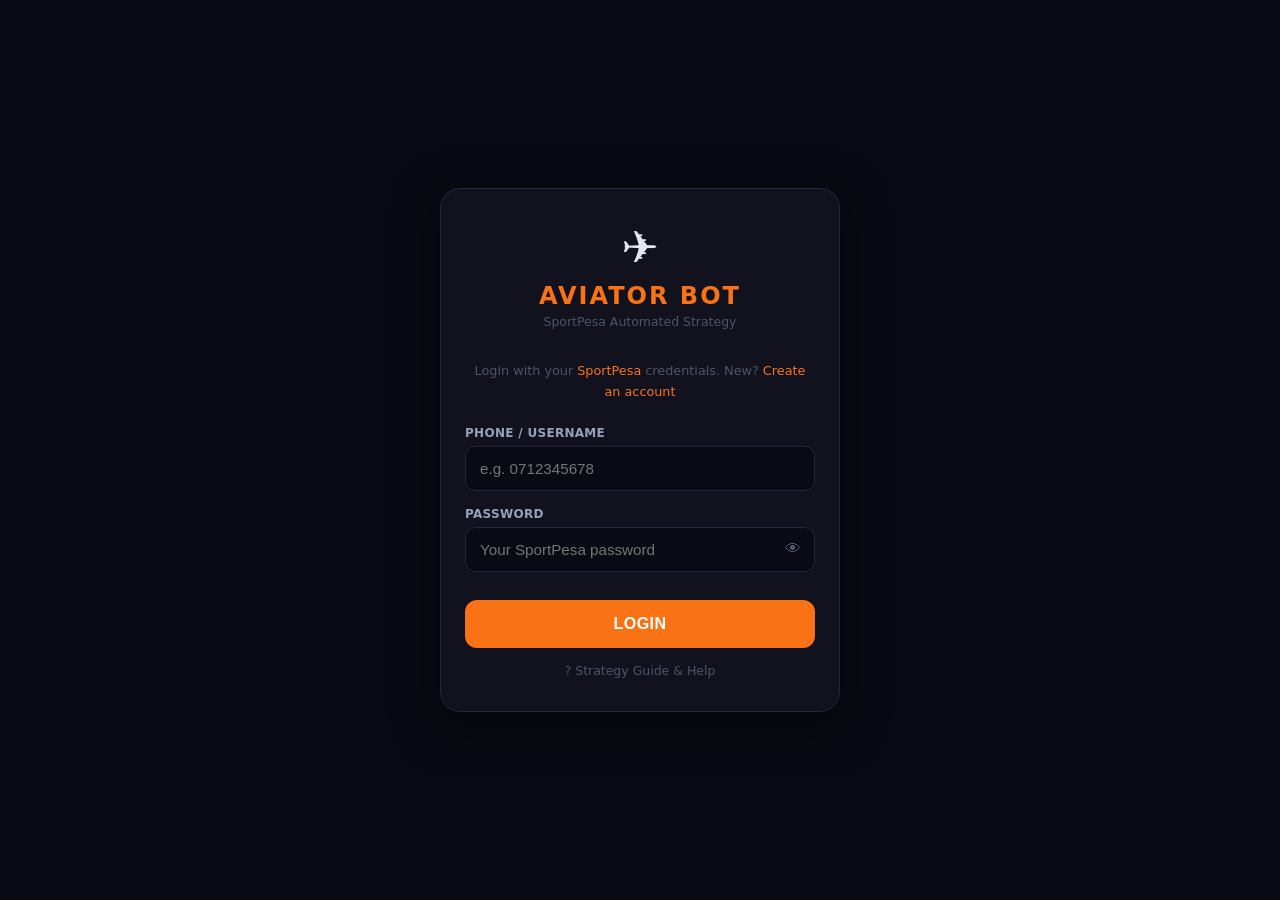
==== static/index.html @ 4931c929 "sav" ====
<!DOCTYPE html>
<html lang="en">
<head>
  <meta charset="UTF-8" />
  <meta name="viewport" content="width=device-width, initial-scale=1.0, viewport-fit=cover" />
  <title>Aviator Bot</title>
  <style>
    *, *::before, *::after { box-sizing: border-box; margin: 0; padding: 0; }

    :root {
      --bg:      #0a0a14;
      --card:    #12121e;
      --card2:   #1a1a2e;
      --border:  #252540;
      --border2: #1e1e38;
      --txt:     #e2e8f0;
      --txt2:    #94a3b8;
      --txt3:    #4a5568;
      --orange:  #f97316;
      --green:   #22c55e;
      --red:     #ef4444;
      --blue:    #38bdf8;
      --hdr:     52px;
      --bar:     60px;
    }

    html, body { height: 100%; background: var(--bg); color: var(--txt); font-family: 'Segoe UI', system-ui, sans-serif; }

    /* ── LOGIN ─────────────────────────────────────────────────────────────── */
    #view-login {
      min-height: 100vh;
      display: flex; align-items: center; justify-content: center;
      padding: 20px;
    }
    .login-card {
      background: var(--card);
      border: 1px solid var(--border);
      border-radius: 20px;
      padding: 32px 24px;
      width: 100%; max-width: 400px;
      box-shadow: 0 12px 48px rgba(0,0,0,.5);
    }
    .login-logo {
      text-align: center;
      margin-bottom: 32px;
    }
    .login-logo .plane { font-size: 2.8rem; margin-bottom: 8px; }
    .login-logo h1 { font-size: 1.5rem; font-weight: 800; color: var(--orange); letter-spacing: 2px; }
    .login-logo p  { font-size: 0.78rem; color: var(--txt3); margin-top: 4px; }

    .field { margin-bottom: 16px; }
    .field label { display: block; font-size: 0.75rem; color: var(--txt2); margin-bottom: 6px; font-weight: 600; letter-spacing: .3px; text-transform: uppercase; }
    .field input, .field select {
      width: 100%; background: var(--bg);
      border: 1px solid var(--border); border-radius: 10px;
      padding: 13px 14px; color: var(--txt); font-size: 0.95rem; outline: none;
      transition: border-color .2s;
    }
    .field input:focus, .field select:focus { border-color: var(--orange); }
    .pass-wrap { position: relative; }
    .pass-wrap input { padding-right: 46px; }
    .pass-toggle {
      position: absolute; right: 0; top: 0; bottom: 0; width: 44px;
      background: none; border: none; cursor: pointer; color: var(--txt3);
      display: flex; align-items: center; justify-content: center; font-size: 1rem;
    }
    .pass-toggle:hover { color: var(--txt2); }

    .btn-primary {
      width: 100%; padding: 15px; border: none; border-radius: 12px;
      font-size: 1rem; font-weight: 700; cursor: pointer;
      background: var(--orange); color: #fff;
      transition: opacity .2s, transform .1s; letter-spacing: .5px;
    }
    .btn-primary:active { transform: scale(0.98); }
    .btn-primary:disabled { opacity: .4; cursor: not-allowed; }
    .btn-primary.danger { background: var(--red); }
    .btn-primary.muted  { background: #2d3748; color: var(--txt2); }

    .error-box {
      background: #1e0808; border: 1px solid #5c1a1a;
      border-radius: 10px; padding: 11px 14px;
      color: #fca5a5; font-size: 0.82rem; margin-top: 12px; line-height: 1.5;
    }
    .error-box a { color: #f87171; }
    .ok-box {
      background: #052e16; border: 1px solid #166534;
      border-radius: 10px; padding: 11px 14px;
      color: #86efac; font-size: 0.82rem; margin-top: 12px;
    }

    .login-footer { text-align: center; margin-top: 16px; }
    .login-footer a { font-size: 0.78rem; color: var(--txt3); text-decoration: none; }
    .login-footer a:hover { color: var(--orange); }
    .login-hint { font-size: 0.8rem; color: var(--txt3); text-align: center; margin-bottom: 24px; line-height: 1.6; }
    .login-hint a { color: var(--orange); text-decoration: none; }

    /* ── APP SHELL ─────────────────────────────────────────────────────────── */
    #view-app { display: none; height: 100vh; flex-direction: column; overflow: hidden; }

    /* ── HEADER ── */
    .app-hdr {
      height: var(--hdr); flex-shrink: 0;
      display: flex; align-items: center; justify-content: space-between;
      padding: 0 16px;
      background: var(--card); border-bottom: 1px solid var(--border);
      position: sticky; top: 0; z-index: 100;
    }
    .hdr-logo { font-size: 1rem; font-weight: 800; color: var(--orange); letter-spacing: 1.5px; }
    .hdr-user { font-size: 0.75rem; color: var(--txt3); }

    /* ── TAB CONTENT ── */
    .tab-content { flex: 1; overflow-y: auto; padding-bottom: calc(var(--bar) + 12px); }
    .tab-pane    { display: none; }
    .tab-pane.active { display: block; }

    /* ── TAB BAR ── */
    .tab-bar {
      height: var(--bar); flex-shrink: 0;
      display: flex;
      background: var(--card); border-top: 1px solid var(--border);
      position: sticky; bottom: 0;
    }
    .tab-btn {
      flex: 1; display: flex; flex-direction: column; align-items: center; justify-content: center;
      gap: 3px; border: none; background: none; cursor: pointer;
      color: var(--txt3); font-size: 0.6rem; font-weight: 600; letter-spacing: .4px;
      transition: color .15s;
    }
    .tab-btn .tab-icon { font-size: 1.1rem; }
    .tab-btn.active { color: var(--orange); }

    /* ── DASHBOARD ─────────────────────────────────────────────────────────── */
    .dash-pad { padding: 16px; }

    /* Status + balance row */
    .status-bar {
      display: flex; align-items: center; justify-content: space-between;
      margin-bottom: 14px;
    }
    .badge {
      display: inline-flex; align-items: center; gap: 7px;
      padding: 5px 12px; border-radius: 20px; font-size: 0.72rem;
      font-weight: 700; letter-spacing: .5px; text-transform: uppercase;
    }
    .dot { width: 7px; height: 7px; border-radius: 50%; }
    @keyframes pulse { 0%,100%{opacity:1} 50%{opacity:.25} }
    .badge-starting { background:#1e2a12; color:#fbbf24; }
    .badge-starting .dot { background:#fbbf24; animation:pulse 1s infinite; }
    .badge-running  { background:#0d2010; color:var(--green); }
    .badge-running  .dot { background:var(--green); animation:pulse 1s infinite; }
    .badge-stopped  { background:#1e1e2e; color:var(--txt3); }
    .badge-stopped  .dot { background:var(--txt3); }
    .badge-error    { background:#1e0808; color:var(--red); }
    .badge-error    .dot { background:var(--red); }

    .balance-chip {
      display: flex; align-items: center; gap: 6px;
      background: #0d1a26; border: 1px solid #1e3a5f;
      border-radius: 20px; padding: 5px 12px;
    }
    .balance-chip .lbl { font-size: 0.62rem; color: #4a7aa8; text-transform: uppercase; font-weight: 700; }
    .balance-chip .val { font-size: 0.82rem; font-weight: 700; color: var(--blue); }

    .info-grid {
      display: grid; grid-template-columns: repeat(3, 1fr);
      gap: 8px; margin-bottom: 14px;
    }
    .info-card {
      background: var(--card); border: 1px solid var(--border);
      border-radius: 12px; padding: 12px;
      min-height: 82px;
    }
    .info-card .i-lbl {
      font-size: 0.62rem; color: var(--txt3); text-transform: uppercase; letter-spacing: .5px;
      margin-bottom: 6px; font-weight: 700;
    }
    .info-card .i-val {
      font-size: 0.86rem; color: var(--txt); font-weight: 700; line-height: 1.35;
      word-break: break-word;
    }
    .info-card .i-sub {
      font-size: 0.68rem; color: var(--txt3); margin-top: 6px; line-height: 1.35;
    }

    @media (max-width: 720px) {
      .info-grid,
      .stats-grid,
      .panels-row { grid-template-columns: 1fr; }
    }

    /* PnL hero */
    .pnl-hero {
      text-align: center; padding: 20px 0 8px;
    }
    .pnl-value { font-size: 3rem; font-weight: 800; letter-spacing: -1px; }
    .pnl-pos  { color: var(--green); }
    .pnl-neg  { color: var(--red); }
    .pnl-zero { color: var(--txt3); }
    .pnl-sub { font-size: 0.72rem; color: var(--txt3); margin-top: 4px; text-transform: uppercase; letter-spacing: .6px; }

    /* Stats grid */
    .stats-grid {
      display: grid; grid-template-columns: repeat(3, 1fr);
      gap: 8px; margin: 14px 0;
    }
    .stat {
      background: var(--card); border: 1px solid var(--border);
      border-radius: 12px; padding: 12px 10px; text-align: center;
    }
    .stat .s-lbl { font-size: 0.62rem; color: var(--txt3); text-transform: uppercase; letter-spacing: .4px; margin-bottom: 5px; }
    .stat .s-val { font-size: 1.05rem; font-weight: 700; color: var(--txt); }

    /* Panel row */
    .panels-row { display: grid; grid-template-columns: 1fr 1fr; gap: 8px; margin-bottom: 14px; }
    .panel-card {
      background: var(--card); border: 1px solid var(--border);
      border-radius: 12px; padding: 12px;
    }
    .panel-card .p-hdr { display: flex; align-items: center; justify-content: space-between; margin-bottom: 8px; }
    .panel-card .p-name { font-size: 0.65rem; font-weight: 700; text-transform: uppercase; letter-spacing: .5px; color: var(--txt3); }
    .panel-card .p-cashout { font-size: 0.65rem; color: var(--orange); font-weight: 700; }
    .panel-card .p-deficit-lbl { font-size: 0.6rem; color: var(--txt3); margin-bottom: 2px; }
    .panel-card .p-deficit-val { font-size: 1rem; font-weight: 700; }
    .panel-card .p-deficit-val.red  { color: var(--red); }
    .panel-card .p-deficit-val.zero { color: var(--txt3); }
    .panel-card .p-next-lbl { font-size: 0.6rem; color: var(--txt3); margin-top: 6px; margin-bottom: 1px; }
    .panel-card .p-next-val { font-size: 0.82rem; font-weight: 600; color: var(--txt2); }

    /* Event box */
    .event-section { margin-bottom: 16px; }
    .section-lbl { font-size: 0.62rem; color: var(--txt3); text-transform: uppercase; letter-spacing: .6px; margin-bottom: 6px; font-weight: 700; }
    .event-box {
      background: var(--card); border: 1px solid var(--border);
      border-radius: 12px; padding: 12px 14px;
      font-size: 0.82rem; color: var(--txt2); line-height: 1.5;
      min-height: 44px; word-break: break-word;
    }

    /* Controls */
    .controls-section { margin-bottom: 16px; }
    .strat-picker-row {
      display: flex; align-items: center; gap: 10px;
      background: var(--card); border: 1px solid var(--border);
      border-radius: 12px; padding: 12px 14px; margin-bottom: 12px;
      cursor: pointer; transition: border-color .15s;
    }
    .strat-picker-row:hover { border-color: var(--orange); }
    .strat-picker-icon { font-size: 1.1rem; }
    .strat-picker-name { flex: 1; font-size: 0.88rem; color: var(--txt); font-weight: 600; }
    .strat-picker-hint { font-size: 0.7rem; color: var(--orange); white-space: nowrap; }

    .toggle-row {
      display: flex; align-items: center; justify-content: space-between;
      padding: 8px 0; border-bottom: 1px solid var(--border2);
    }
    .toggle-row:last-of-type { border-bottom: none; }
    .toggle-lbl { font-size: 0.82rem; color: var(--txt2); }
    .toggle-desc { font-size: 0.7rem; color: var(--txt3); margin-top: 1px; }
    .switch { position: relative; display: inline-block; width: 40px; height: 22px; flex-shrink: 0; }
    .switch input { opacity: 0; width: 0; height: 0; }
    .slider { position: absolute; inset: 0; background: #334155; border-radius: 22px; cursor: pointer; transition: background .2s; }
    .slider::before {
      content: ''; position: absolute;
      width: 16px; height: 16px; left: 3px; bottom: 3px;
      background: #fff; border-radius: 50%; transition: transform .2s;
    }
    .switch input:checked + .slider { background: var(--orange); }
    .switch input:checked + .slider::before { transform: translateX(18px); }

    .toggles-card {
      background: var(--card); border: 1px solid var(--border);
      border-radius: 12px; padding: 4px 14px; margin-bottom: 12px;
    }

    .btn-start { margin-bottom: 8px; }
    .btn-stop  { background: var(--red) !important; }
    .btn-muted { background: #1e2a38; color: var(--txt2); border: 1px solid var(--border); border-radius: 12px; padding: 12px; width: 100%; font-size: 0.85rem; font-weight: 600; cursor: pointer; }
    .btn-muted:hover { background: #253340; }

    .started-note { text-align: center; font-size: 0.7rem; color: var(--txt3); margin-top: 8px; }

    /* ── STRATEGIES TAB ──────────────────────────────────────────────────────── */
    .strats-pad { padding: 16px; }
    .strat-card-grid { display: grid; grid-template-columns: 1fr; gap: 10px; }
    .strat-card {
      background: var(--card); border: 1px solid var(--border);
      border-radius: 14px; padding: 14px 16px;
      cursor: pointer; transition: border-color .15s;
      position: relative;
    }
    .strat-card:hover { border-color: #3a3a60; }
    .strat-card.selected { border-color: var(--orange); }
    .strat-card-top { display: flex; align-items: flex-start; justify-content: space-between; margin-bottom: 8px; }
    .strat-card-name { font-size: 0.92rem; font-weight: 700; color: var(--txt); }
    .strat-badge {
      font-size: 0.58rem; font-weight: 700; padding: 2px 8px;
      border-radius: 20px; letter-spacing: .06em; flex-shrink: 0; margin-left: 8px;
    }
    .badge-free { background: #064e3b; color: #6ee7b7; border: 1px solid #059669; }
    .badge-paid { background: #1e1b4b; color: #a5b4fc; border: 1px solid #4f46e5; }
    .badge-mine { background: #1a2a12; color: #86efac; border: 1px solid #15803d; }
    .strat-card-meta { display: flex; flex-wrap: wrap; gap: 10px; margin-bottom: 8px; }
    .strat-meta-item { font-size: 0.72rem; color: var(--txt3); }
    .strat-meta-item strong { color: var(--txt2); }
    .strat-card-actions { display: flex; gap: 6px; margin-top: 8px; }
    .btn-sm {
      padding: 5px 12px; border: none; border-radius: 7px;
      font-size: 0.72rem; font-weight: 700; cursor: pointer; transition: opacity .15s;
    }
    .btn-sm:hover { opacity: .8; }
    .btn-edit   { background: #1e3a5f; color: #93c5fd; }
    .btn-delete { background: #450a0a; color: #fca5a5; }
    .btn-select { background: #1e3a12; color: #86efac; }
    .strat-add-card {
      background: none; border: 2px dashed var(--border);
      border-radius: 14px; padding: 20px 16px;
      cursor: pointer; width: 100%; color: var(--txt3); font-size: 0.88rem;
      font-weight: 600; transition: border-color .15s, color .15s;
    }
    .strat-add-card:hover { border-color: var(--orange); color: var(--orange); }

    /* ── ADMIN TAB ───────────────────────────────────────────────────────────── */
    .admin-pad { padding: 16px; }
    .user-card {
      background: var(--card); border: 1px solid var(--border);
      border-radius: 12px; padding: 12px 14px; margin-bottom: 10px;
      display: flex; align-items: center; justify-content: space-between;
    }
    .user-name { font-size: 0.88rem; font-weight: 700; color: var(--txt); }
    .user-meta { font-size: 0.68rem; color: var(--txt3); margin-top: 2px; }
    .btn-access {
      padding: 6px 12px; background: #1e293b; border: 1px solid var(--border);
      border-radius: 8px; color: var(--txt2); font-size: 0.75rem; font-weight: 600;
      cursor: pointer; white-space: nowrap;
    }
    .btn-access:hover { background: #1e3a5f; color: #93c5fd; }

    /* ── STRATEGY FORM MODAL ─────────────────────────────────────────────────── */
    .modal-overlay {
      position: fixed; inset: 0; background: rgba(0,0,0,.85);
      display: none; align-items: flex-end; justify-content: center;
      z-index: 500; padding: 0;
    }
    .modal-overlay.open { display: flex; }
    .modal-sheet {
      background: var(--card); border: 1px solid var(--border);
      border-radius: 20px 20px 0 0;
      width: 100%; max-width: 520px; max-height: 92vh;
      display: flex; flex-direction: column; overflow: hidden;
    }
    .modal-handle {
      flex-shrink: 0; display: flex; align-items: center; justify-content: space-between;
      padding: 16px 18px 12px; border-bottom: 1px solid var(--border2);
    }
    .modal-title { font-size: 0.95rem; font-weight: 700; color: var(--txt); }
    .modal-close {
      background: none; border: none; color: var(--txt3); font-size: 1.1rem;
      cursor: pointer; line-height: 1; padding: 2px 6px; border-radius: 6px;
    }
    .modal-close:hover { color: var(--txt); background: var(--border); }
    .modal-body { overflow-y: auto; padding: 16px 18px; flex: 1; }
    .modal-footer { flex-shrink: 0; padding: 12px 18px; border-top: 1px solid var(--border2); display: flex; gap: 8px; }
    .modal-footer .btn-primary { flex: 1; padding: 12px; font-size: 0.9rem; }
    .modal-footer .btn-cancel {
      flex-shrink: 0; padding: 12px 20px; background: var(--border);
      border: none; border-radius: 10px; color: var(--txt2); font-size: 0.9rem;
      font-weight: 600; cursor: pointer;
    }

    /* Form sections inside modal */
    .form-section { margin-bottom: 20px; }
    .form-section-hdr {
      font-size: 0.65rem; font-weight: 800; text-transform: uppercase;
      letter-spacing: .7px; color: var(--orange); margin-bottom: 10px;
      padding-bottom: 6px; border-bottom: 1px solid var(--border2);
    }
    .form-grid { display: grid; grid-template-columns: 1fr 1fr; gap: 10px; }
    .form-grid .full { grid-column: span 2; }
    .form-field label {
      display: block; font-size: 0.68rem; color: var(--txt3);
      margin-bottom: 4px; font-weight: 600; text-transform: uppercase; letter-spacing: .3px;
    }
    .form-field input, .form-field select {
      width: 100%; background: var(--bg); border: 1px solid var(--border);
      border-radius: 8px; padding: 9px 11px; color: var(--txt); font-size: 0.88rem;
      outline: none; transition: border-color .15s;
    }
    .form-field input:focus, .form-field select:focus { border-color: var(--orange); }
    .form-field select option { background: var(--card2); }
    .form-toggle-row {
      display: flex; align-items: center; justify-content: space-between;
      padding: 6px 0;
    }
    .form-toggle-lbl { font-size: 0.8rem; color: var(--txt2); }
    .form-toggle-desc { font-size: 0.67rem; color: var(--txt3); }

    /* ── PICKER MODAL ────────────────────────────────────────────────────────── */
    .picker-overlay {
      position: fixed; inset: 0; background: rgba(0,0,0,.85);
      display: none; align-items: flex-end; justify-content: center;
      z-index: 600; padding: 0;
    }
    .picker-overlay.open { display: flex; }
    .picker-sheet {
      background: var(--card); border: 1px solid var(--border);
      border-radius: 20px 20px 0 0;
      width: 100%; max-width: 520px; max-height: 85vh;
      display: flex; flex-direction: column; overflow: hidden;
    }
    .picker-handle {
      flex-shrink: 0; display: flex; align-items: center; justify-content: space-between;
      padding: 16px 18px 14px; border-bottom: 1px solid var(--border2);
    }
    .picker-title { font-size: 1rem; font-weight: 700; }
    .picker-body { overflow-y: auto; padding: 14px 16px; flex: 1; }
    .picker-footer { flex-shrink: 0; padding: 12px 16px; border-top: 1px solid var(--border2); }
    .picker-strat-card {
      border: 1px solid var(--border); border-radius: 12px; padding: 12px 14px 10px;
      margin-bottom: 10px; cursor: pointer; transition: border-color .15s, background .15s;
    }
    .picker-strat-card:hover        { border-color: #3a3a60; background: rgba(255,255,255,.02); }
    .picker-strat-card.card-sel     { border-color: var(--orange); background: rgba(249,115,22,.06); }
    .picker-strat-card.card-locked  { opacity: .5; cursor: not-allowed; }
    .picker-strat-card.card-locked:hover { border-color: var(--border); background: none; }
    .picker-card-top { display: flex; align-items: center; margin-bottom: 6px; }
    .picker-card-name { flex: 1; font-weight: 700; color: var(--txt); font-size: 0.9rem; }
    .picker-card-meta { font-size: 0.72rem; color: var(--txt3); line-height: 1.7; }

    /* ── ACCESS MODAL ────────────────────────────────────────────────────────── */
    .access-overlay {
      position: fixed; inset: 0; background: rgba(0,0,0,.85);
      display: none; align-items: flex-end; justify-content: center;
      z-index: 700; padding: 0;
    }
    .access-overlay.open { display: flex; }
    .access-sheet {
      background: var(--card); border: 1px solid var(--border);
      border-radius: 20px 20px 0 0;
      width: 100%; max-width: 480px; max-height: 80vh;
      display: flex; flex-direction: column; overflow: hidden;
    }
    .access-row {
      display: flex; align-items: center; gap: 8px; padding: 8px 0;
      border-bottom: 1px solid var(--border2); font-size: 0.82rem;
    }
    .access-row:last-child { border-bottom: none; }
    .access-row-name { flex: 1; color: var(--txt); }
    .access-row-exp  { font-size: 0.68rem; color: var(--txt3); }
    .btn-revoke { padding: 4px 10px; font-size: 0.7rem; background: #450a0a; border: 1px solid #7f1d1d; border-radius: 6px; color: #fca5a5; cursor: pointer; }
    .btn-revoke:hover { background: #7f1d1d; }
    .grant-row { display: flex; gap: 8px; padding-top: 12px; border-top: 1px solid var(--border2); margin-top: 8px; }
    .grant-row select {
      flex: 1; background: var(--bg); border: 1px solid var(--border);
      border-radius: 8px; padding: 8px 10px; color: var(--txt); font-size: 0.8rem; outline: none;
    }
    .grant-row select:focus { border-color: var(--orange); }
    .btn-grant { padding: 8px 14px; background: #1e3a5f; border: 1px solid #1e40af; border-radius: 8px; color: #93c5fd; font-size: 0.8rem; font-weight: 700; cursor: pointer; white-space: nowrap; }
    .btn-grant:hover { background: #1d4ed8; color: #fff; }

    /* ── PAY MODAL ───────────────────────────────────────────────────────────── */
    .pay-overlay {
      position: fixed; inset: 0; background: rgba(0,0,0,.85);
      display: none; align-items: center; justify-content: center;
      z-index: 800; padding: 20px;
    }
    .pay-overlay.open { display: flex; }
    .pay-sheet {
      background: var(--card); border: 1px solid var(--border);
      border-radius: 18px; width: 100%; max-width: 400px; overflow: hidden;
    }
    .pay-pill {
      display: inline-block; padding: 4px 12px; border-radius: 999px;
      background: #052e2b; border: 1px solid #0f766e; color: #99f6e4;
      font-size: 0.75rem; font-weight: 700; margin-bottom: 10px;
    }
    .pay-status { margin-top: 10px; font-size: 0.8rem; color: var(--txt2); line-height: 1.5; min-height: 22px; }

    /* ── UTILITIES ───────────────────────────────────────────────────────────── */
    .divider { border: none; border-top: 1px solid var(--border); margin: 16px 0; }
    .txt-center { text-align: center; }
    .txt-muted  { color: var(--txt3); font-size: 0.8rem; }
    .mt8  { margin-top: 8px; }
    .mt12 { margin-top: 12px; }
  </style>
</head>
<body>

<!-- ══════════════════════════════════════════════════════════════ LOGIN ═══ -->
<div id="view-login">
  <div class="login-card">
    <div class="login-logo">
      <div class="plane">✈</div>
      <h1>AVIATOR BOT</h1>
      <p>SportPesa Automated Strategy</p>
    </div>
    <p class="login-hint">
      Login with your <a href="https://www.ke.sportpesa.com" target="_blank">SportPesa</a> credentials.
      New?&nbsp;<a href="https://www.ke.sportpesa.com/join" target="_blank">Create an account</a>
    </p>
    <div class="field">
      <label>Phone / Username</label>
      <input id="inp-user" type="text" placeholder="e.g. 0712345678" autocomplete="username" />
    </div>
    <div class="field">
      <label>Password</label>
      <div class="pass-wrap">
        <input id="inp-pass" type="password" placeholder="Your SportPesa password" autocomplete="current-password" />
        <button type="button" class="pass-toggle" onclick="togglePass()"><span id="pass-eye">👁</span></button>
      </div>
    </div>
    <div id="login-error" class="error-box" style="display:none"></div>
    <button class="btn-primary mt12" id="btn-login" onclick="handleLogin()">LOGIN</button>
    <div class="login-footer mt12">
      <a href="/static/help.html" target="_blank">? Strategy Guide &amp; Help</a>
    </div>
  </div>
</div>

<!-- ══════════════════════════════════════════════════════════════ APP ══════ -->
<div id="view-app">

  <!-- Header -->
  <div class="app-hdr">
    <span class="hdr-logo">✈ AVIATOR</span>
    <span class="hdr-user" id="hdr-user"></span>
  </div>

  <!-- Tab content -->
  <div class="tab-content">

    <!-- ── DASHBOARD ───────────────────────────────────────────── -->
    <div id="tab-home" class="tab-pane active">
      <div class="dash-pad">

        <!-- Status + Balance -->
        <div class="status-bar">
          <div id="dash-badge" class="badge badge-stopped">
            <span class="dot"></span><span id="dash-state">Idle</span>
          </div>
          <div class="balance-chip">
            <span class="lbl">Balance</span>
            <span id="dash-balance" class="val">—</span>
          </div>
        </div>

        <div class="info-grid">
          <div class="info-card">
            <div class="i-lbl">Strategy</div>
            <div id="dash-strategy" class="i-val">—</div>
            <div class="i-sub">Selected session strategy</div>
          </div>
          <div class="info-card">
            <div class="i-lbl">Browser Mode</div>
            <div id="dash-browser-mode" class="i-val">Headless</div>
            <div id="dash-browser-runtime" class="i-sub">Server-safe mode</div>
          </div>
          <div class="info-card">
            <div class="i-lbl">Browser Phase</div>
            <div id="dash-browser-phase" class="i-val">Idle</div>
            <div id="dash-browser-note" class="i-sub">Waiting to start</div>
          </div>
        </div>

        <!-- PnL -->
        <div class="pnl-hero">
          <div id="dash-pnl" class="pnl-value pnl-zero">0.00 KES</div>
          <div class="pnl-sub">Session P&amp;L</div>
        </div>

        <!-- Stats row -->
        <div class="stats-grid">
          <div class="stat">
            <div class="s-lbl">Rounds</div>
            <div id="dash-rounds" class="s-val">0</div>
          </div>
          <div class="stat">
            <div class="s-lbl">Win / Loss</div>
            <div id="dash-wl" class="s-val">0 / 0</div>
          </div>
          <div class="stat">
            <div class="s-lbl">Win Rate</div>
            <div id="dash-winrate" class="s-val">—</div>
          </div>
        </div>

        <!-- Panel cards -->
        <div class="panels-row">
          <div class="panel-card">
            <div class="p-hdr">
              <span class="p-name">Panel 1</span>
              <span id="dash-p1-cashout" class="p-cashout">6×</span>
            </div>
            <div class="p-deficit-lbl">Deficit</div>
            <div id="dash-p1-deficit" class="p-deficit-val zero">0.00 KES</div>
            <div class="p-next-lbl">Next Bet</div>
            <div id="dash-p1-nextbet" class="p-next-val">1.00 KES</div>
          </div>
          <div class="panel-card">
            <div class="p-hdr">
              <span class="p-name">Panel 2</span>
              <span id="dash-p2-cashout" class="p-cashout">3×</span>
            </div>
            <div class="p-deficit-lbl">Deficit</div>
            <div id="dash-p2-deficit" class="p-deficit-val zero">0.00 KES</div>
            <div class="p-next-lbl">Next Bet</div>
            <div id="dash-p2-nextbet" class="p-next-val">1.00 KES</div>
          </div>
        </div>

        <!-- Last event -->
        <div class="event-section">
          <div class="section-lbl">Last Event</div>
          <div id="dash-event" class="event-box">Waiting for first round…</div>
        </div>

        <div id="dash-error" class="error-box" style="display:none"></div>

        <hr class="divider" />

        <!-- Controls -->
        <div class="controls-section">
          <div class="section-lbl">Strategy</div>
          <div class="strat-picker-row" onclick="openStrategyPicker()">
            <span class="strat-picker-icon">⚡</span>
            <span id="chosen-strat-name" class="strat-picker-name">Loading strategies…</span>
            <span class="strat-picker-hint">CHANGE ▼</span>
          </div>

          <div class="section-lbl">Options</div>
          <div class="toggles-card">
            <div class="toggle-row">
              <div>
                <div class="toggle-lbl">Run headless</div>
                <div class="toggle-desc">Required on this server. Visible browser is disabled.</div>
              </div>
              <label class="switch"><input type="checkbox" id="chk-headless" checked disabled /><span class="slider"></span></label>
            </div>
            <div class="toggle-row">
              <div>
                <div class="toggle-lbl">Demo mode</div>
                <div class="toggle-desc">Practice with virtual money</div>
              </div>
              <label class="switch"><input type="checkbox" id="chk-demo" checked /><span class="slider"></span></label>
            </div>
            <div class="toggle-row">
              <div>
                <div class="toggle-lbl">Stay logged in</div>
                <div class="toggle-desc">Keep browser open when bot stops</div>
              </div>
              <label class="switch"><input type="checkbox" id="chk-stay" /><span class="slider"></span></label>
            </div>
          </div>

          <button id="btn-start-bot" class="btn-primary btn-start" onclick="openStrategyPicker()">START BOT</button>
          <button id="btn-stop-bot" class="btn-primary btn-stop mt8" onclick="stopBot()" disabled style="display:none">STOP BOT</button>
          <div class="mt8">
            <button class="btn-muted" onclick="changeAccount()">↩ Change Account</button>
          </div>
          <div id="dash-started" class="started-note"></div>
        </div>

      </div>
    </div>

    <!-- ── STRATEGIES ─────────────────────────────────────────── -->
    <div id="tab-strats" class="tab-pane">
      <div class="strats-pad">
        <div id="strat-card-grid" class="strat-card-grid">
          <div class="txt-muted txt-center" style="padding:40px 0">Loading strategies…</div>
        </div>
      </div>
    </div>

    <!-- ── ADMIN ──────────────────────────────────────────────── -->
    <div id="tab-admin" class="tab-pane">
      <div class="admin-pad">
        <div style="display:flex;align-items:center;justify-content:space-between;margin-bottom:14px">
          <span style="font-size:0.9rem;font-weight:700">Users &amp; Access</span>
          <button class="btn-sm btn-edit" onclick="loadAdminUsers()">↻ Refresh</button>
        </div>
        <div id="admin-users-list">
          <div class="txt-muted txt-center" style="padding:40px 0">Loading users…</div>
        </div>
      </div>
    </div>

  </div><!-- /tab-content -->

  <!-- Tab bar -->
  <nav class="tab-bar">
    <button class="tab-btn active" id="tabbtn-home" onclick="switchTab('home')">
      <span class="tab-icon">⌂</span><span>Dashboard</span>
    </button>
    <button class="tab-btn" id="tabbtn-strats" onclick="switchTab('strats')">
      <span class="tab-icon">⚡</span><span>Strategies</span>
    </button>
    <button class="tab-btn" id="tabbtn-admin" onclick="switchTab('admin')">
      <span class="tab-icon">👥</span><span>Admin</span>
    </button>
  </nav>

</div><!-- /view-app -->


<!-- ══════════════════════ STRATEGY FORM MODAL ═══════════════════════════════ -->
<div id="strat-form-overlay" class="modal-overlay" onclick="if(event.target===this)hideStrategyForm()">
<div class="modal-sheet">
  <div class="modal-handle">
    <span id="strat-form-title" class="modal-title">New Strategy</span>
    <button class="modal-close" onclick="hideStrategyForm()">✕</button>
  </div>
  <div class="modal-body">
    <input type="hidden" id="strat-edit-id" />

    <!-- Basic -->
    <div class="form-section">
      <div class="form-section-hdr">Basic</div>
      <div class="form-grid">
        <div class="form-field full">
          <label>Strategy Name</label>
          <input id="sf-name" type="text" placeholder="e.g. Aggressive" />
        </div>
        <div class="form-field">
          <label>P1 Cashout (×)</label>
          <input id="sf-panel1" type="number" step="0.1" min="1.2" placeholder="6.0" />
        </div>
        <div class="form-field">
          <label>P2 Cashout (×)</label>
          <input id="sf-panel2" type="number" step="0.1" min="1.2" placeholder="3.0" />
        </div>
        <div class="form-field">
          <label>P1 Base Bet (KES)</label>
          <input id="sf-bet" type="number" step="0.5" min="1" placeholder="1" />
        </div>
        <div class="form-field">
          <label>P2 Base Bet (KES)</label>
          <input id="sf-p2-bet" type="number" step="0.5" min="1" placeholder="1" />
        </div>
        <div class="form-field">
          <label>Stop on Profit (KES)</label>
          <input id="sf-profit" type="number" step="10" placeholder="500" />
        </div>
        <div class="form-field">
          <label>Stop on Loss (KES)</label>
          <input id="sf-loss" type="number" step="10" placeholder="-200" />
        </div>
      </div>
    </div>

    <!-- P1 Trigger -->
    <div class="form-section">
      <div class="form-section-hdr">Panel 1 — Trigger</div>
      <div class="form-grid">
        <div class="form-field">
          <label>High Crash Trigger (×)</label>
          <input id="sf-p1-trigger" type="number" step="0.5" min="2" placeholder="9.0" />
        </div>
        <div class="form-field">
          <label>Max Bet Rounds</label>
          <input id="sf-p1-maxrounds" type="number" step="1" min="1" placeholder="4" />
        </div>
        <div class="form-field">
          <label>Low Streak Max (×)</label>
          <input id="sf-p1-lowstreak" type="number" step="0.5" min="1" placeholder="3.0" />
        </div>
        <div class="form-field">
          <label>Low Streak Window (rounds)</label>
          <input id="sf-p1-lowrounds" type="number" step="1" min="2" placeholder="8" />
        </div>
      </div>
    </div>

    <!-- P2 Trigger -->
    <div class="form-section">
      <div class="form-section-hdr">Panel 2 — Trigger</div>
      <div class="form-grid">
        <div class="form-field">
          <label>High Crash Trigger (×)</label>
          <input id="sf-p2-trigger" type="number" step="0.5" min="2" placeholder="9.0" />
        </div>
        <div class="form-field">
          <label>Max Bet Rounds</label>
          <input id="sf-p2-maxrounds" type="number" step="1" min="1" placeholder="4" />
        </div>
        <div class="form-field">
          <label>Low Streak Max (×)</label>
          <input id="sf-p2-lowstreak" type="number" step="0.5" min="1" placeholder="3.0" />
        </div>
        <div class="form-field">
          <label>Low Streak Window (rounds)</label>
          <input id="sf-p2-lowrounds" type="number" step="1" min="2" placeholder="8" />
        </div>
      </div>
    </div>

    <!-- P1 Recovery -->
    <div class="form-section">
      <div class="form-section-hdr">Panel 1 — Recovery</div>
      <div class="form-grid">
        <div class="form-field full">
          <div class="form-toggle-row">
            <div>
              <div class="form-toggle-lbl">P1 Martingale / Recovery</div>
              <div class="form-toggle-desc">Scale P1 bet up to cover losses</div>
            </div>
            <label class="switch"><input type="checkbox" id="sf-rec-enabled" onchange="_updRecovery()" checked /><span class="slider"></span></label>
          </div>
        </div>
        <div id="sf-recovery-fields" class="form-field full" style="display:none">
          <div class="form-grid" style="gap:10px">
            <div class="form-field">
              <label>Profit Target (KES)</label>
              <input id="sf-recovery" type="number" step="0.5" min="0" placeholder="5" />
            </div>
            <div class="form-field">
              <label>Scope</label>
              <select id="sf-rec-scope" onchange="_updRecScope()">
                <option value="smart">Smart — P1 covers both, P2 assists</option>
                <option value="individual">Individual — P1 covers own only</option>
                <option value="combined">Combined — P1 covers P1+P2 together</option>
                <option value="percentage">Percentage — recover X% per win</option>
              </select>
            </div>
            <div id="sf-rec-pct-wrap" class="form-field" style="display:none">
              <label>Recovery % per P1 win</label>
              <input id="sf-rec-pct" type="number" step="1" min="1" max="100" placeholder="100" />
            </div>
          </div>
        </div>
        <div class="form-field full">
          <div class="form-toggle-row">
            <div>
              <div class="form-toggle-lbl">P1 Assists P2</div>
              <div class="form-toggle-desc">When P1 has no deficit, let it chip away at P2's deficit</div>
            </div>
            <label class="switch"><input type="checkbox" id="sf-p1-assist" onchange="_updP1Assist()" checked /><span class="slider"></span></label>
          </div>
        </div>
        <div id="sf-p1-assist-pct-wrap" class="form-field">
          <label>Assist % of P2 deficit per win</label>
          <input id="sf-p1-assist-pct" type="number" step="5" min="10" max="100" placeholder="50" />
        </div>
      </div>
    </div>

    <!-- P2 Recovery -->
    <div class="form-section">
      <div class="form-section-hdr">Panel 2 — Recovery &amp; Assist</div>
      <div class="form-grid">
        <div class="form-field full">
          <div class="form-toggle-row">
            <div>
              <div class="form-toggle-lbl">P2 Martingale / Recovery</div>
              <div class="form-toggle-desc">Scale P2 bet up to cover P2 losses</div>
            </div>
            <label class="switch"><input type="checkbox" id="sf-p2-rec-enabled" onchange="_updP2Recovery()" /><span class="slider"></span></label>
          </div>
        </div>
        <div id="sf-p2-recovery-fields" style="display:none;grid-column:span 2">
          <div class="form-grid" style="gap:10px">
            <div class="form-field">
              <label>P2 Profit Target (KES)</label>
              <input id="sf-p2-recovery" type="number" step="0.5" min="0" placeholder="5" />
            </div>
            <div class="form-field">
              <label>P2 Scope</label>
              <select id="sf-p2-rec-scope" onchange="_updP2RecScope()">
                <option value="smart">Smart — P2 covers own only</option>
                <option value="individual">Individual</option>
                <option value="combined">Combined — P2 covers P1+P2</option>
                <option value="percentage">Percentage</option>
              </select>
            </div>
            <div id="sf-p2-rec-pct-wrap" class="form-field" style="display:none">
              <label>P2 Recovery % per win</label>
              <input id="sf-p2-rec-pct" type="number" step="1" min="1" max="100" placeholder="100" />
            </div>
          </div>
        </div>
        <div class="form-field full">
          <div class="form-toggle-row">
            <div>
              <div class="form-toggle-lbl">P2 Assists P1</div>
              <div class="form-toggle-desc">When P1 has a deficit, let P2 chip away at it even if P2 also has one</div>
            </div>
            <label class="switch"><input type="checkbox" id="sf-p2-assist" onchange="_updP2Assist()" checked /><span class="slider"></span></label>
          </div>
        </div>
        <div id="sf-p2-assist-pct-wrap" class="form-field">
          <label>Assist % of P1 deficit per win</label>
          <input id="sf-p2-assist-pct" type="number" step="5" min="10" max="100" placeholder="50" />
        </div>
      </div>
    </div>

    <!-- Safety -->
    <div class="form-section">
      <div class="form-section-hdr">Safety</div>
      <div class="form-grid">
        <div class="form-field">
          <label>Burst Cooldown (rounds)</label>
          <input id="sf-cooldown" type="number" step="1" min="0" placeholder="0" />
        </div>
        <div class="form-field">
          <label>Stop after N losses (0=off)</label>
          <input id="sf-consloss" type="number" step="1" min="0" placeholder="0" />
        </div>
      </div>
    </div>

    <!-- Admin -->
    <div class="form-section">
      <div class="form-section-hdr">Admin / Pricing</div>
      <div class="form-grid">
        <div class="form-field full">
          <div class="form-toggle-row">
            <div>
              <div class="form-toggle-lbl">Paid Strategy</div>
              <div class="form-toggle-desc">Users must pay M-Pesa to unlock</div>
            </div>
            <label class="switch"><input type="checkbox" id="sf-is-paid" onchange="_updPaid()" /><span class="slider"></span></label>
          </div>
        </div>
        <div id="sf-paid-fields" style="display:none;grid-column:span 2">
          <div class="form-grid" style="gap:10px">
            <div class="form-field">
              <label>Price (KES)</label>
              <input id="sf-price" type="number" step="1" min="0" placeholder="250" />
            </div>
            <div class="form-field">
              <label>Duration</label>
              <select id="sf-duration">
                <option value="7">7 days</option>
                <option value="14">14 days</option>
                <option value="30" selected>30 days</option>
                <option value="60">60 days</option>
                <option value="90">90 days</option>
                <option value="180">6 months</option>
                <option value="365">1 year</option>
                <option value="0">Lifetime</option>
              </select>
            </div>
          </div>
        </div>
      </div>
    </div>

    <div id="strat-form-error" class="error-box" style="display:none;margin-bottom:4px"></div>
  </div><!-- /modal-body -->
  <div class="modal-footer">
    <button class="btn-primary" onclick="saveStrategy()">SAVE STRATEGY</button>
    <button class="modal-cancel" onclick="hideStrategyForm()" style="padding:12px 20px;background:var(--border);border:none;border-radius:10px;color:var(--txt2);font-size:0.9rem;font-weight:600;cursor:pointer">Cancel</button>
  </div>
</div>
</div>

<!-- ════════════════════════ STRATEGY PICKER MODAL ═══════════════════════════ -->
<div id="picker-overlay" class="picker-overlay" onclick="if(event.target===this)closeStrategyPicker()">
<div class="picker-sheet">
  <div class="picker-handle">
    <span class="picker-title">Choose Strategy</span>
    <button class="modal-close" onclick="closeStrategyPicker()">✕</button>
  </div>
  <div id="picker-cards" class="picker-body"></div>
  <div class="picker-footer">
    <button id="picker-start-btn" class="btn-primary" onclick="confirmStrategyAndStart()" disabled>START BOT</button>
  </div>
</div>
</div>

<!-- ════════════════════════ ACCESS MODAL ════════════════════════════════════ -->
<div id="access-overlay" class="access-overlay" onclick="if(event.target===this)closeAccessModal()">
<div class="access-sheet">
  <div class="modal-handle">
    <span id="access-modal-title" class="modal-title">Manage Access</span>
    <button class="modal-close" onclick="closeAccessModal()">✕</button>
  </div>
  <div class="modal-body">
    <div id="access-current-list"><p class="txt-muted">Loading…</p></div>
    <div class="grant-row">
      <select id="grant-strategy-select"><option value="">Select strategy…</option></select>
      <select id="grant-duration-select">
        <option value="7">7 days</option><option value="14">14 days</option>
        <option value="30" selected>30 days</option><option value="60">60 days</option>
        <option value="90">90 days</option><option value="180">6 months</option>
        <option value="365">1 year</option><option value="0">Lifetime</option>
      </select>
      <button class="btn-grant" onclick="grantAccess()">Grant</button>
    </div>
    <p id="access-modal-error" style="color:#f87171;font-size:0.75rem;margin-top:6px;display:none"></p>
  </div>
</div>
</div>

<!-- ════════════════════════ PAY MODAL ═══════════════════════════════════════ -->
<div id="pay-overlay" class="pay-overlay" onclick="if(event.target===this)closePaymentModal()">
<div class="pay-sheet">
  <div class="modal-handle">
    <span class="modal-title">Unlock with M-Pesa</span>
    <button class="modal-close" onclick="closePaymentModal()">✕</button>
  </div>
  <div class="modal-body">
    <div class="pay-pill" id="pay-strategy-pill">Paid strategy</div>
    <div id="pay-modal-copy" class="txt-muted mt8">Enter the M-Pesa number for the STK push prompt.</div>
    <div class="field mt12">
      <label>Phone Number</label>
      <input id="pay-phone" type="text" placeholder="07XXXXXXXX or 2547XXXXXXXX" />
    </div>
    <button class="btn-primary mt12" id="pay-start-btn" onclick="initiateMpesaPayment()">PAY WITH M-PESA</button>
    <div id="pay-status" class="pay-status"></div>
  </div>
</div>
</div>

<!-- ════════════════════════════════════ SCRIPT ══════════════════════════════ -->
<script>
  /* ── State ── */
  const SESSION_KEY = 'aviator_session_id';
  let sessionId   = localStorage.getItem(SESSION_KEY);
  let pollTimer   = null;
  let polling     = false;
  let savedUser   = '';
  let savedPass   = '';
  let strategies  = [];
  let selectedStrategyId    = null;
  let unlockedStrategyIds   = [];
  let accessMap             = {};
  let mpesaCheckoutId       = null;
  let mpesaPollTimer        = null;
  let pendingPaymentStrategyId = null;
  let _adminOpenUser        = null;
  let _activeTab            = 'home';

  /* ── Helpers ── */
  function _esc(s) { return String(s).replace(/&/g,'&amp;').replace(/</g,'&lt;').replace(/>/g,'&gt;').replace(/"/g,'&quot;'); }
  function _titleCasePhase(v) {
    return String(v || 'idle').replace(/_/g, ' ').replace(/\b\w/g, c => c.toUpperCase());
  }
  function _lockHeadlessUi() {
    const chk = document.getElementById('chk-headless');
    if (!chk) return;
    chk.checked = true;
    chk.disabled = true;
  }

  /* ── Routing ── */
  function showLoginView() {
    document.getElementById('view-login').style.display = 'flex';
    document.getElementById('view-app').style.display   = 'none';
  }
  function showAppView() {
    document.getElementById('view-login').style.display = 'none';
    document.getElementById('view-app').style.display   = 'flex';
    loadStrategies();
    if (_activeTab === 'admin') loadAdminUsers();
  }

  /* ── Tab navigation ── */
  function switchTab(tab) {
    _activeTab = tab;
    document.querySelectorAll('.tab-pane').forEach(p => p.classList.remove('active'));
    document.querySelectorAll('.tab-btn').forEach(b => b.classList.remove('active'));
    document.getElementById('tab-' + tab).classList.add('active');
    document.getElementById('tabbtn-' + tab).classList.add('active');
    if (tab === 'strats') renderStrategyCards();
    if (tab === 'admin') loadAdminUsers();
  }

  /* ── Login ── */
  function togglePass() {
    const inp = document.getElementById('inp-pass');
    const eye = document.getElementById('pass-eye');
    inp.type = inp.type === 'password' ? 'text' : 'password';
    eye.textContent = inp.type === 'password' ? '👁' : '🙈';
  }

  async function handleLogin() {
    const btn  = document.getElementById('btn-login');
    const errEl = document.getElementById('login-error');
    const user  = document.getElementById('inp-user').value.trim();
    const pass  = document.getElementById('inp-pass').value;
    if (!user || !pass) { errEl.innerHTML = 'Enter your phone and password.'; errEl.style.display = ''; return; }
    errEl.style.display = 'none';
    btn.disabled = true; btn.textContent = 'Verifying…';
    try {
      const res  = await fetch('/auth/test', {
        method: 'POST', headers: { 'Content-Type': 'application/json' },
        body: JSON.stringify({ username: user, password: pass, headless: true }),
      });
      const data = await res.json();
      if (!data.ok) {
        errEl.innerHTML = data.message
          + `<br><a href="${data.reset_url}" target="_blank">→ Reset password</a>`
          + `&nbsp;·&nbsp;<a href="https://www.ke.sportpesa.com/join" target="_blank">Create account</a>`;
        errEl.style.display = '';
        btn.disabled = false; btn.textContent = 'LOGIN'; return;
      }
      savedUser           = user; savedPass = pass;
      unlockedStrategyIds = data.unlocked_strategy_ids || [];
      accessMap           = data.access_map || {};
      btn.disabled = false; btn.textContent = 'LOGIN';
      document.getElementById('hdr-user').textContent = user;
      if (data.balance && data.balance !== '—') document.getElementById('dash-balance').textContent = data.balance;
      if (sessionId) startPolling();
      showAppView();
    } catch (e) {
      errEl.innerHTML = `Cannot reach server: ${e.message}`;
      errEl.style.display = '';
      btn.disabled = false; btn.textContent = 'LOGIN';
    }
  }

  /* ── Bot control ── */
  function _setBotState(state) {
    const startBtn = document.getElementById('btn-start-bot');
    const stopBtn  = document.getElementById('btn-stop-bot');
    if (state === 'starting' || state === 'running') {
      startBtn.style.display = 'none';
      stopBtn.style.display  = ''; stopBtn.disabled = false; stopBtn.textContent = 'STOP BOT';
    } else {
      startBtn.style.display = '';
      startBtn.disabled      = false;
      startBtn.textContent   = (state === 'idle') ? 'START BOT' : 'RESTART BOT';
      stopBtn.style.display  = 'none';
    }
  }

  async function startBot() {
    const headless   = true;
    const demoMode   = document.getElementById('chk-demo').checked;
    const autoLogout = !document.getElementById('chk-stay').checked;
    const strategyId = selectedStrategyId || null;
    const strategy   = strategies.find(s => s.id === strategyId);
    const btn        = document.getElementById('btn-start-bot');
    if (strategy && strategy.is_paid && !unlockedStrategyIds.includes(strategy.id)) { openPaymentModal(strategy.id); return; }
    btn.disabled = true; btn.textContent = 'Starting…';
    hideDashError();
    if (sessionId) { localStorage.removeItem(SESSION_KEY); sessionId = null; stopPolling(); }
    try {
      const res  = await fetch('/sessions/start', {
        method: 'POST', headers: { 'Content-Type': 'application/json' },
        body: JSON.stringify({ username: savedUser, password: savedPass, headless, strategy_id: strategyId, demo_mode: demoMode, auto_logout: autoLogout }),
      });
      const data = await res.json();
      if (!res.ok) { showDashError(data.detail || `Server error ${res.status}`); btn.disabled = false; btn.textContent = 'START BOT'; return; }
      sessionId = data.session_id;
      localStorage.setItem(SESSION_KEY, sessionId);
      _setBotState('starting');
      startPolling();
    } catch (e) { showDashError(`Cannot reach server: ${e.message}`); btn.disabled = false; btn.textContent = 'START BOT'; }
  }

  async function stopBot() {
    const btn = document.getElementById('btn-stop-bot');
    btn.disabled = true; btn.textContent = 'Stopping…';
    await fetch(`/sessions/${sessionId}/stop`, { method: 'POST' }).catch(() => {});
  }

  function changeAccount() {
    stopPolling();
    localStorage.removeItem(SESSION_KEY);
    sessionId = null; savedUser = ''; savedPass = '';
    unlockedStrategyIds = []; accessMap = {}; selectedStrategyId = null;
    pendingPaymentStrategyId = null; mpesaCheckoutId = null;
    if (mpesaPollTimer) { clearInterval(mpesaPollTimer); mpesaPollTimer = null; }
    document.getElementById('btn-login').disabled = false;
    document.getElementById('btn-login').textContent = 'LOGIN';
    document.getElementById('inp-pass').value = '';
    document.getElementById('login-error').style.display = 'none';
    showLoginView();
  }

  /* ── Polling ── */
  function startPolling() { polling = true; if (pollTimer) clearInterval(pollTimer); poll(); pollTimer = setInterval(poll, 2500); }
  function stopPolling()  { polling = false; clearInterval(pollTimer); pollTimer = null; }

  async function poll() {
    if (!polling || !sessionId) return;
    try {
      const res = await fetch(`/sessions/${sessionId}/status`);
      if (res.status === 404) { showDashError('Session not found — server may have restarted. Click START BOT to launch a new session.'); stopPolling(); _setBotState('stopped'); return; }
      if (!res.ok) { showDashError(`Server error ${res.status}. Retrying…`); return; }
      hideDashError();
      const data = await res.json();
      updateDash(data);
      if (data.state === 'stopped' || data.state === 'error') stopPolling();
    } catch (e) { showDashError('Cannot reach server. Retrying…'); }
  }

  function showDashError(msg) { const el = document.getElementById('dash-error'); el.textContent = msg; el.style.display = ''; }
  function hideDashError()    { document.getElementById('dash-error').style.display = 'none'; }

  function updateDash(d) {
    // Status badge
    const badge = document.getElementById('dash-badge');
    badge.className = `badge badge-${d.state}`;
    document.getElementById('dash-state').textContent = d.state.charAt(0).toUpperCase() + d.state.slice(1);

    document.getElementById('dash-browser-mode').textContent = d.headless ? 'Headless' : 'Visible';
    const runtimeLabel = d.runtime_alive
      ? 'runtime connected'
      : (d.state === 'starting' ? 'runtime starting' : d.state === 'running' ? 'runtime reconnecting' : 'runtime stopped');
    document.getElementById('dash-browser-runtime').textContent =
      `${d.demo_mode ? 'Demo mode' : 'Real mode'} • ${runtimeLabel}`;
    document.getElementById('dash-browser-phase').textContent = _titleCasePhase(d.browser_phase);
    document.getElementById('dash-browser-note').textContent =
      d.browser_status || (d.headless_locked ? 'Server enforces headless mode' : 'Browser status unavailable');

    // PnL
    const pnl = d.cumulative_pnl;
    const pnlEl = document.getElementById('dash-pnl');
    pnlEl.textContent = (pnl >= 0 ? '+' : '') + pnl.toFixed(2) + ' KES';
    pnlEl.className   = 'pnl-value ' + (pnl > 0 ? 'pnl-pos' : pnl < 0 ? 'pnl-neg' : 'pnl-zero');

    // Balance
    if (d.account_balance) document.getElementById('dash-balance').textContent = d.account_balance;

    // Stats
    document.getElementById('dash-rounds').textContent  = d.total_rounds;
    document.getElementById('dash-wl').textContent      = `${d.total_wins} / ${d.total_losses}`;
    const wr = d.total_rounds > 0 ? Math.round(d.total_wins / d.total_rounds * 100) : null;
    document.getElementById('dash-winrate').textContent = wr !== null ? wr + '%' : '—';

    // Panel cards — P1
    const p1def = d.recovery_deficit || 0;
    const p1el  = document.getElementById('dash-p1-deficit');
    p1el.textContent = p1def.toFixed(2) + ' KES';
    p1el.className   = 'p-deficit-val ' + (p1def > 0 ? 'red' : 'zero');
    document.getElementById('dash-p1-nextbet').textContent = (d.next_p1_bet || 1).toFixed(2) + ' KES';

    // Panel cards — P2
    const p2def = d.p2_recovery_deficit || 0;
    const p2el  = document.getElementById('dash-p2-deficit');
    p2el.textContent = p2def.toFixed(2) + ' KES';
    p2el.className   = 'p-deficit-val ' + (p2def > 0 ? 'red' : 'zero');
    document.getElementById('dash-p2-nextbet').textContent = (d.next_p2_bet || 1).toFixed(2) + ' KES';

    if (d.strategy_name) {
      document.getElementById('dash-strategy').textContent = d.strategy_name;
      _updateChosenStrategyDisplay();
    }
    if (d.last_event) document.getElementById('dash-event').textContent = d.last_event;
    if (d.error) showDashError(d.error);
    if (d.state === 'stopped' || d.state === 'error') _setBotState(d.state);
    if (d.started_at) document.getElementById('dash-started').textContent = 'Started: ' + d.started_at;
  }

  /* ── Strategies ── */
  async function loadStrategies() {
    try {
      const url = savedUser ? `/strategies?user=${encodeURIComponent(savedUser)}` : '/strategies';
      const res = await fetch(url);
      if (!res.ok) return;
      strategies = await res.json();
      if (!selectedStrategyId) {
        const first = strategies.find(s => !s.is_paid) || strategies[0];
        if (first) selectedStrategyId = first.id;
      }
      _updateChosenStrategyDisplay();
      if (_activeTab === 'strats') renderStrategyCards();
    } catch (_) {}
  }

  function renderStrategyCards() {
    const grid = document.getElementById('strat-card-grid');
    if (!strategies.length) {
      grid.innerHTML = '<p class="txt-muted txt-center" style="padding:40px 0">No strategies yet.</p>';
    } else {
      grid.innerHTML = strategies.map(s => {
        const isOwn    = s.created_by === savedUser;
        const isGlobal = !s.created_by;
        const isSelected = s.id === selectedStrategyId;
        const trigger = s.p1_trigger_mult || s.trigger_mult || '?';
        const scope = s.recovery_scope || 'individual';
        return `
        <div class="strat-card${isSelected ? ' selected' : ''}" onclick="selectStrategy('${s.id}')">
          <div class="strat-card-top">
            <span class="strat-card-name">${_esc(s.name)}</span>
            <div style="display:flex;gap:4px;flex-shrink:0">
              ${isOwn ? '<span class="strat-badge badge-mine">mine</span>' : (isGlobal ? '<span class="strat-badge" style="background:#1a1a2e;color:#64748b;border:1px solid #2d2d4e">global</span>' : '')}
              <span class="strat-badge ${s.is_paid ? 'badge-paid' : 'badge-free'}">${s.is_paid ? '🔒 Paid' : 'Free'}</span>
            </div>
          </div>
          <div class="strat-card-meta">
            <span class="strat-meta-item">Cashout: <strong>P1 ${s.panel1_cashout}× / P2 ${s.panel2_cashout}×</strong></span>
            <span class="strat-meta-item">Trigger: <strong>&gt;${trigger}×</strong></span>
            <span class="strat-meta-item">Recovery: <strong>${scope}</strong></span>
          </div>
          ${isOwn || isGlobal ? `<div class="strat-card-actions">
            ${isOwn ? `<button class="btn-sm btn-edit" onclick="event.stopPropagation();showStrategyForm('${s.id}')">Edit</button>` : ''}
            ${isOwn ? `<button class="btn-sm btn-delete" onclick="event.stopPropagation();deleteStrategy('${s.id}')">Delete</button>` : ''}
            <button class="btn-sm btn-select" onclick="event.stopPropagation();selectStrategy('${s.id}');switchTab('home')">Use This</button>
          </div>` : ''}
        </div>`;
      }).join('');
    }
    grid.innerHTML += '<button class="strat-add-card mt8" onclick="showStrategyForm(null)">+ Create New Strategy</button>';
  }

  function selectStrategy(id) {
    selectedStrategyId = id;
    _updateChosenStrategyDisplay();
    renderStrategyCards();
  }

  function _updateChosenStrategyDisplay() {
    const el = document.getElementById('chosen-strat-name');
    if (!el) return;
    const s = strategies.find(x => x.id === selectedStrategyId);
    if (!s) { el.textContent = 'Select a strategy…'; return; }
    const tag = s.is_paid
      ? (unlockedStrategyIds.includes(s.id) ? ' • unlocked' : ` • ${Number(s.price_kes||0).toFixed(0)} KES`)
      : ' • free';
    el.textContent = `${s.name}${tag}`;
  }

  async function deleteStrategy(id) {
    if (!confirm('Delete this strategy?')) return;
    await fetch(`/strategies/${id}`, { method: 'DELETE' }).catch(() => {});
    await loadStrategies();
  }

  /* ── Strategy form ── */
  function showStrategyForm(idOrNull) {
    const errEl = document.getElementById('strat-form-error');
    errEl.style.display = 'none';
    document.getElementById('strat-edit-id').value = '';

    if (idOrNull && typeof idOrNull === 'string' && idOrNull.length > 10) {
      const s = strategies.find(x => x.id === idOrNull);
      if (!s) return;
      document.getElementById('strat-form-title').textContent = 'Edit Strategy';
      document.getElementById('strat-edit-id').value          = s.id;
      document.getElementById('sf-name').value          = s.name;
      document.getElementById('sf-panel1').value        = s.panel1_cashout;
      document.getElementById('sf-panel2').value        = s.panel2_cashout;
      document.getElementById('sf-bet').value           = s.bet_amount;
      document.getElementById('sf-p2-bet').value        = s.p2_bet_amount ?? 1;
      document.getElementById('sf-profit').value        = s.stop_on_profit;
      document.getElementById('sf-loss').value          = s.stop_on_loss;
      // P1 trigger
      document.getElementById('sf-p1-trigger').value   = s.p1_trigger_mult   || s.trigger_mult   || 9;
      document.getElementById('sf-p1-lowstreak').value = s.p1_low_streak_max || s.low_streak_max  || 3;
      document.getElementById('sf-p1-lowrounds').value = s.p1_low_streak_count|| s.low_streak_rounds || 8;
      document.getElementById('sf-p1-maxrounds').value = s.p1_max_bet_rounds || s.max_bet_rounds  || 4;
      // P2 trigger
      document.getElementById('sf-p2-trigger').value   = s.p2_trigger_mult   || s.trigger_mult   || 9;
      document.getElementById('sf-p2-lowstreak').value = s.p2_low_streak_max || s.low_streak_max  || 3;
      document.getElementById('sf-p2-lowrounds').value = s.p2_low_streak_count|| s.low_streak_rounds || 8;
      document.getElementById('sf-p2-maxrounds').value = s.p2_max_bet_rounds || s.max_bet_rounds  || 4;
      // P1 recovery
      document.getElementById('sf-rec-enabled').checked = s.recovery_enabled ?? true;
      document.getElementById('sf-recovery').value      = s.recovery_profit_target ?? 5;
      document.getElementById('sf-rec-scope').value     = s.recovery_scope ?? 'smart';
      document.getElementById('sf-rec-pct').value       = s.recovery_percentage ?? 100;
      // P1 assist
      document.getElementById('sf-p1-assist').checked  = s.p1_assist_p2_enabled ?? true;
      document.getElementById('sf-p1-assist-pct').value = s.p1_assist_percentage ?? 50;
      // P2 recovery
      document.getElementById('sf-p2-rec-enabled').checked = s.p2_recovery_enabled ?? false;
      document.getElementById('sf-p2-recovery').value      = s.p2_recovery_profit_target ?? 5;
      document.getElementById('sf-p2-rec-scope').value     = s.p2_recovery_scope ?? 'smart';
      document.getElementById('sf-p2-rec-pct').value       = s.p2_recovery_percentage ?? 100;
      // P2 assist
      document.getElementById('sf-p2-assist').checked  = s.p2_assist_p1_enabled ?? true;
      document.getElementById('sf-p2-assist-pct').value = s.p2_assist_percentage ?? 50;
      // Safety + admin
      document.getElementById('sf-cooldown').value    = s.burst_cooldown ?? 0;
      document.getElementById('sf-consloss').value    = s.stop_on_consecutive_losses ?? 0;
      document.getElementById('sf-is-paid').checked  = s.is_paid ?? false;
      document.getElementById('sf-price').value       = s.price_kes ?? 0;
      document.getElementById('sf-duration').value    = s.duration_days ?? 30;
    } else {
      document.getElementById('strat-form-title').textContent = 'New Strategy';
      document.getElementById('sf-name').value      = '';
      document.getElementById('sf-panel1').value    = '6';
      document.getElementById('sf-panel2').value    = '3';
      document.getElementById('sf-bet').value       = '1';
      document.getElementById('sf-p2-bet').value    = '1';
      document.getElementById('sf-profit').value    = '500';
      document.getElementById('sf-loss').value      = '-200';
      document.getElementById('sf-p1-trigger').value   = '9';
      document.getElementById('sf-p1-lowstreak').value = '3';
      document.getElementById('sf-p1-lowrounds').value = '8';
      document.getElementById('sf-p1-maxrounds').value = '4';
      document.getElementById('sf-p2-trigger').value   = '9';
      document.getElementById('sf-p2-lowstreak').value = '3';
      document.getElementById('sf-p2-lowrounds').value = '8';
      document.getElementById('sf-p2-maxrounds').value = '4';
      document.getElementById('sf-rec-enabled').checked    = true;
      document.getElementById('sf-recovery').value         = '5';
      document.getElementById('sf-rec-scope').value        = 'smart';
      document.getElementById('sf-rec-pct').value          = '100';
      document.getElementById('sf-p1-assist').checked      = true;
      document.getElementById('sf-p1-assist-pct').value    = '50';
      document.getElementById('sf-p2-rec-enabled').checked = true;
      document.getElementById('sf-p2-recovery').value      = '5';
      document.getElementById('sf-p2-rec-scope').value     = 'smart';
      document.getElementById('sf-p2-rec-pct').value       = '100';
      document.getElementById('sf-p2-assist').checked      = true;
      document.getElementById('sf-p2-assist-pct').value    = '50';
      document.getElementById('sf-cooldown').value   = '0';
      document.getElementById('sf-consloss').value   = '0';
      document.getElementById('sf-is-paid').checked  = false;
      document.getElementById('sf-price').value      = '0';
      document.getElementById('sf-duration').value   = '30';
    }
    _updRecovery(); _updP1Assist(); _updP2Recovery(); _updP2Assist(); _updPaid();
    document.getElementById('strat-form-overlay').classList.add('open');
    document.getElementById('sf-name').focus();
  }

  function hideStrategyForm() {
    document.getElementById('strat-form-overlay').classList.remove('open');
    document.getElementById('strat-edit-id').value = '';
  }

  async function saveStrategy() {
    const errEl = document.getElementById('strat-form-error');
    errEl.style.display = 'none';
    const name = document.getElementById('sf-name').value.trim();
    if (!name) { errEl.textContent = 'Strategy name is required.'; errEl.style.display = ''; return; }
    const body = {
      name,
      panel1_cashout:             parseFloat(document.getElementById('sf-panel1').value),
      panel2_cashout:             parseFloat(document.getElementById('sf-panel2').value),
      bet_amount:                 parseFloat(document.getElementById('sf-bet').value),
      p2_bet_amount:              parseFloat(document.getElementById('sf-p2-bet').value),
      stop_on_profit:             parseFloat(document.getElementById('sf-profit').value),
      stop_on_loss:               parseFloat(document.getElementById('sf-loss').value),
      p1_trigger_mult:            parseFloat(document.getElementById('sf-p1-trigger').value),
      p1_low_streak_max:          parseFloat(document.getElementById('sf-p1-lowstreak').value),
      p1_low_streak_count:        parseInt(document.getElementById('sf-p1-lowrounds').value),
      p1_max_bet_rounds:          parseInt(document.getElementById('sf-p1-maxrounds').value),
      p2_trigger_mult:            parseFloat(document.getElementById('sf-p2-trigger').value),
      p2_low_streak_max:          parseFloat(document.getElementById('sf-p2-lowstreak').value),
      p2_low_streak_count:        parseInt(document.getElementById('sf-p2-lowrounds').value),
      p2_max_bet_rounds:          parseInt(document.getElementById('sf-p2-maxrounds').value),
      recovery_enabled:           document.getElementById('sf-rec-enabled').checked,
      recovery_profit_target:     parseFloat(document.getElementById('sf-recovery').value),
      recovery_scope:             document.getElementById('sf-rec-scope').value,
      recovery_percentage:        parseInt(document.getElementById('sf-rec-pct').value) || 100,
      p1_assist_p2_enabled:       document.getElementById('sf-p1-assist').checked,
      p1_assist_percentage:       parseInt(document.getElementById('sf-p1-assist-pct').value) || 50,
      p2_recovery_enabled:        document.getElementById('sf-p2-rec-enabled').checked,
      p2_recovery_profit_target:  parseFloat(document.getElementById('sf-p2-recovery').value),
      p2_recovery_scope:          document.getElementById('sf-p2-rec-scope').value,
      p2_recovery_percentage:     parseInt(document.getElementById('sf-p2-rec-pct').value) || 100,
      p2_assist_p1_enabled:       document.getElementById('sf-p2-assist').checked,
      p2_assist_percentage:       parseInt(document.getElementById('sf-p2-assist-pct').value) || 50,
      burst_cooldown:             parseInt(document.getElementById('sf-cooldown').value),
      stop_on_consecutive_losses: parseInt(document.getElementById('sf-consloss').value),
      is_paid:                    document.getElementById('sf-is-paid').checked,
      duration_days:              parseInt(document.getElementById('sf-duration').value),
      price_kes:                  parseFloat(document.getElementById('sf-price').value),
      created_by:                 savedUser || '',
    };
    if (body.is_paid && !(body.price_kes > 0)) { errEl.textContent = 'Paid strategies need a price greater than 0 KES.'; errEl.style.display = ''; return; }
    const editId = document.getElementById('strat-edit-id').value;
    try {
      const res = await fetch(editId ? `/strategies/${editId}` : '/strategies', {
        method: editId ? 'PUT' : 'POST',
        headers: { 'Content-Type': 'application/json' },
        body: JSON.stringify(body),
      });
      if (!res.ok) { const d = await res.json(); errEl.textContent = d.detail || `Server error ${res.status}`; errEl.style.display = ''; return; }
      hideStrategyForm();
      await loadStrategies();
      renderStrategyCards();
    } catch (e) { errEl.textContent = `Cannot reach server: ${e.message}`; errEl.style.display = ''; }
  }

  /* ── Form conditional visibility ── */
  function _updRecovery() {
    const on = document.getElementById('sf-rec-enabled').checked;
    document.getElementById('sf-recovery-fields').style.display = on ? '' : 'none';
    _updRecScope();
  }
  function _updRecScope() {
    const on  = document.getElementById('sf-rec-enabled').checked;
    const sc  = document.getElementById('sf-rec-scope').value;
    document.getElementById('sf-rec-pct-wrap').style.display = (on && sc === 'percentage') ? '' : 'none';
  }
  function _updP1Assist() {
    document.getElementById('sf-p1-assist-pct-wrap').style.display =
      document.getElementById('sf-p1-assist').checked ? '' : 'none';
  }
  function _updP2Recovery() {
    const on = document.getElementById('sf-p2-rec-enabled').checked;
    document.getElementById('sf-p2-recovery-fields').style.display = on ? '' : 'none';
    _updP2RecScope();
  }
  function _updP2RecScope() {
    const on = document.getElementById('sf-p2-rec-enabled').checked;
    const sc = document.getElementById('sf-p2-rec-scope').value;
    document.getElementById('sf-p2-rec-pct-wrap').style.display = (on && sc === 'percentage') ? '' : 'none';
  }
  function _updP2Assist() {
    document.getElementById('sf-p2-assist-pct-wrap').style.display =
      document.getElementById('sf-p2-assist').checked ? '' : 'none';
  }
  function _updPaid() {
    document.getElementById('sf-paid-fields').style.display =
      document.getElementById('sf-is-paid').checked ? '' : 'none';
  }

  /* ── Strategy picker ── */
  function openStrategyPicker() {
    renderPickerCards();
    document.getElementById('picker-overlay').classList.add('open');
  }
  function closeStrategyPicker() { document.getElementById('picker-overlay').classList.remove('open'); }
  function pickerOverlayClick(e) { if (e.target === document.getElementById('picker-overlay')) closeStrategyPicker(); }

  function renderPickerCards() {
    const container = document.getElementById('picker-cards');
    const startBtn  = document.getElementById('picker-start-btn');
    if (!strategies.length) { container.innerHTML = '<p class="txt-muted txt-center" style="padding:30px 0">No strategies available.</p>'; return; }
    container.innerHTML = strategies.map(s => {
      const isLocked = s.is_paid && !unlockedStrategyIds.includes(s.id);
      const isSel    = s.id === selectedStrategyId;
      const trigger  = s.p1_trigger_mult || s.trigger_mult || '?';
      const priceTag = s.is_paid
        ? (unlockedStrategyIds.includes(s.id) ? '✓ Unlocked' : `🔒 KES ${Number(s.price_kes||0).toFixed(0)}`)
        : '✓ Free';
      return `
        <div class="picker-strat-card${isSel ? ' card-sel' : ''}${isLocked ? ' card-locked' : ''}"
             onclick="${isLocked ? `openPaymentModal('${s.id}')` : `pickerSelect('${s.id}')`}">
          <div class="picker-card-top">
            <span class="picker-card-name">${_esc(s.name)}</span>
            <span class="strat-badge ${s.is_paid ? (unlockedStrategyIds.includes(s.id) ? 'badge-free' : 'badge-paid') : 'badge-free'}">${priceTag}</span>
          </div>
          <div class="picker-card-meta">
            Cashout P1 ${s.panel1_cashout}× / P2 ${s.panel2_cashout}× &nbsp;·&nbsp; Trigger &gt;${trigger}× &nbsp;·&nbsp; Recovery: ${s.recovery_scope || 'individual'}
          </div>
        </div>`;
    }).join('');
    startBtn.disabled = !selectedStrategyId;
  }

  function pickerSelect(id) {
    selectedStrategyId = id;
    _updateChosenStrategyDisplay();
    renderPickerCards();
    document.getElementById('picker-start-btn').disabled = false;
  }

  async function confirmStrategyAndStart() {
    closeStrategyPicker();
    await startBot();
  }

  /* ── Admin ── */
  async function loadAdminUsers() {
    const el = document.getElementById('admin-users-list');
    try {
      const res  = await fetch('/users');
      const data = await res.json();
      if (!data.length) { el.innerHTML = '<p class="txt-muted txt-center" style="padding:40px 0">No users yet. Users appear here after their first login.</p>'; return; }
      el.innerHTML = data.map(u => `
        <div class="user-card">
          <div>
            <div class="user-name">${_esc(u.username)}</div>
            <div class="user-meta">First: ${u.created_at} · Last: ${u.last_login}</div>
          </div>
          <button class="btn-access" onclick="openAccessModal('${_esc(u.username)}')">Manage Access</button>
        </div>`).join('');
    } catch (e) { el.innerHTML = `<p style="color:var(--red);font-size:0.8rem">${e.message}</p>`; }
  }

  async function openAccessModal(username) {
    _adminOpenUser = username;
    document.getElementById('access-modal-title').textContent = `Access — ${username}`;
    document.getElementById('access-modal-error').style.display = 'none';
    document.getElementById('access-overlay').classList.add('open');
    const sel = document.getElementById('grant-strategy-select');
    sel.innerHTML = '<option value="">Select strategy…</option>'
      + strategies.filter(s => s.is_paid).map(s => `<option value="${s.id}">${_esc(s.name)}</option>`).join('');
    await refreshAccessList();
  }
  function closeAccessModal() { document.getElementById('access-overlay').classList.remove('open'); }

  async function refreshAccessList() {
    const el = document.getElementById('access-current-list');
    try {
      const res  = await fetch(`/users/${encodeURIComponent(_adminOpenUser)}/payments`);
      const data = await res.json();
      if (!data.length) { el.innerHTML = '<p class="txt-muted" style="margin-bottom:8px">No paid access granted yet.</p>'; return; }
      const stratMap = Object.fromEntries(strategies.map(s => [s.id, s.name]));
      el.innerHTML = data.map(p => `
        <div class="access-row">
          <span class="access-row-name">${_esc(stratMap[p.strategy_id] || p.strategy_id)}</span>
          <span class="access-row-exp">${p.expires_at ? 'Expires ' + p.expires_at.slice(0,10) : 'Lifetime'}</span>
          <button class="btn-revoke" onclick="revokeAccess('${p.strategy_id}')">Revoke</button>
        </div>`).join('');
    } catch (e) { el.innerHTML = `<p style="color:var(--red);font-size:0.78rem">${e.message}</p>`; }
  }

  async function grantAccess() {
    const errEl = document.getElementById('access-modal-error');
    const strategyId   = document.getElementById('grant-strategy-select').value;
    const durationDays = parseInt(document.getElementById('grant-duration-select').value);
    errEl.style.display = 'none';
    if (!strategyId) { errEl.textContent = 'Select a strategy.'; errEl.style.display = ''; return; }
    try {
      const res = await fetch('/admin/grant-access', {
        method: 'POST', headers: { 'Content-Type': 'application/json' },
        body: JSON.stringify({ username: _adminOpenUser, strategy_id: strategyId, duration_days: durationDays }),
      });
      if (!res.ok) { const d = await res.json(); errEl.textContent = d.detail || 'Error'; errEl.style.display = ''; return; }
      await refreshAccessList();
    } catch (e) { errEl.textContent = e.message; errEl.style.display = ''; }
  }

  async function revokeAccess(strategyId) {
    if (!confirm('Revoke this access?')) return;
    try {
      await fetch(`/admin/revoke-access/${encodeURIComponent(_adminOpenUser)}/${strategyId}`, { method: 'DELETE' });
      await refreshAccessList();
    } catch (_) {}
  }

  /* ── Payment modal ── */
  function openPaymentModal(strategyId) {
    pendingPaymentStrategyId = strategyId;
    const s = strategies.find(x => x.id === strategyId);
    document.getElementById('pay-strategy-pill').textContent = s ? `${s.name} — KES ${Number(s.price_kes||0).toFixed(0)}` : 'Paid strategy';
    document.getElementById('pay-status').textContent = '';
    document.getElementById('pay-start-btn').disabled = false;
    document.getElementById('pay-start-btn').textContent = 'PAY WITH M-PESA';
    document.getElementById('pay-overlay').classList.add('open');
  }
  function closePaymentModal() { document.getElementById('pay-overlay').classList.remove('open'); }

  async function initiateMpesaPayment() {
    const phone = document.getElementById('pay-phone').value.trim();
    const btn   = document.getElementById('pay-start-btn');
    const stat  = document.getElementById('pay-status');
    if (!phone) { stat.textContent = 'Enter a phone number.'; return; }
    btn.disabled = true; btn.textContent = 'Sending STK push…';
    stat.textContent = '';
    try {
      const res  = await fetch('/mpesa/pay', {
        method: 'POST', headers: { 'Content-Type': 'application/json' },
        body: JSON.stringify({ username: savedUser, strategy_id: pendingPaymentStrategyId, phone }),
      });
      const data = await res.json();
      if (!res.ok) { stat.textContent = data.detail || 'Payment failed.'; btn.disabled = false; btn.textContent = 'PAY WITH M-PESA'; return; }
      mpesaCheckoutId = data.checkout_request_id;
      stat.textContent = 'STK push sent! Enter your M-Pesa PIN on your phone…';
      mpesaPollTimer = setInterval(_pollPayment, 4000);
    } catch (e) { stat.textContent = `Error: ${e.message}`; btn.disabled = false; btn.textContent = 'PAY WITH M-PESA'; }
  }

  async function _pollPayment() {
    if (!mpesaCheckoutId) return;
    try {
      const res  = await fetch(`/mpesa/status/${mpesaCheckoutId}`);
      const data = await res.json();
      const stat = document.getElementById('pay-status');
      if (data.status === 'paid') {
        clearInterval(mpesaPollTimer); mpesaPollTimer = null; mpesaCheckoutId = null;
        unlockedStrategyIds.push(pendingPaymentStrategyId);
        stat.textContent = '✅ Payment confirmed! You can now use this strategy.';
        document.getElementById('pay-start-btn').textContent = 'CLOSE';
        document.getElementById('pay-start-btn').disabled = false;
        document.getElementById('pay-start-btn').onclick = closePaymentModal;
        _updateChosenStrategyDisplay(); renderPickerCards();
      } else if (data.status === 'failed') {
        clearInterval(mpesaPollTimer); mpesaPollTimer = null; mpesaCheckoutId = null;
        stat.textContent = '❌ Payment failed or cancelled. Try again.';
        document.getElementById('pay-start-btn').disabled = false;
        document.getElementById('pay-start-btn').textContent = 'PAY WITH M-PESA';
        document.getElementById('pay-start-btn').onclick = initiateMpesaPayment;
      } else {
        stat.textContent = 'Waiting for payment confirmation…';
      }
    } catch (_) {}
  }

  /* ── Boot ── */
  (function init() {
    _lockHeadlessUi();
    if (sessionId) {
      // Restore session — skip credential re-entry; go straight to app
      showAppView();
      startPolling();
    }
  })();
</script>
</body>
</html>
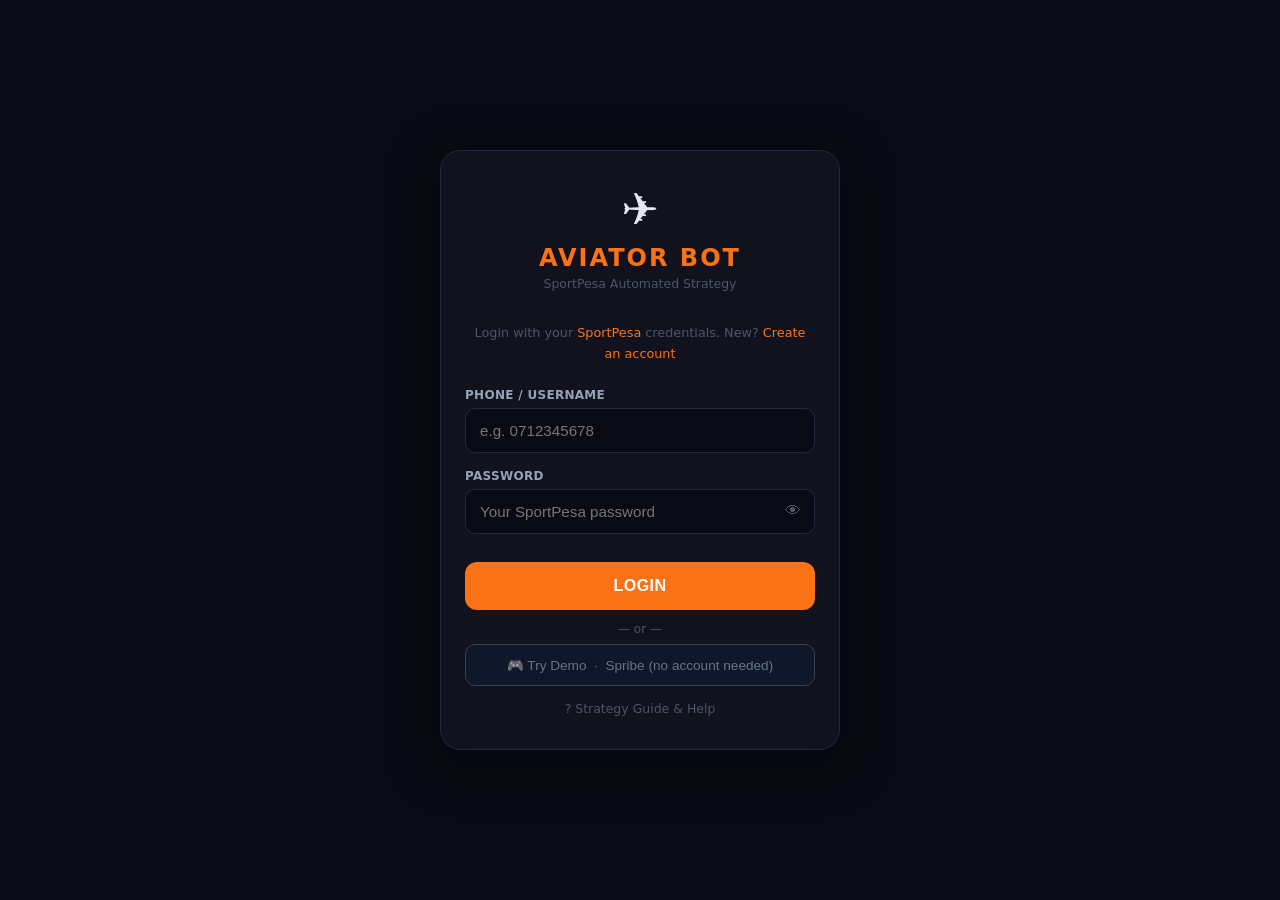
==== commit 3c950e8a: "feat: add BASIC/V1/Custom/AI preset strategy buttons + Spribe demo login - Replace strategy picker r" ====
--- a/static/index.html
+++ b/static/index.html
@@ -212,7 +212,7 @@
     .stat .s-val { font-size: 1.05rem; font-weight: 700; color: var(--txt); }
 
     /* Panel row */
-    .panels-row { display: grid; grid-template-columns: 1fr 1fr; gap: 8px; margin-bottom: 14px; }
+    .panels-row { display: grid; grid-template-columns: repeat(3, 1fr); gap: 8px; margin-bottom: 14px; }
     .panel-card {
       background: var(--card); border: 1px solid var(--border);
       border-radius: 12px; padding: 12px;
@@ -249,6 +249,25 @@
     .strat-picker-icon { font-size: 1.1rem; }
     .strat-picker-name { flex: 1; font-size: 0.88rem; color: var(--txt); font-weight: 600; }
     .strat-picker-hint { font-size: 0.7rem; color: var(--orange); white-space: nowrap; }
+
+    .preset-strat-row { display: grid; grid-template-columns: 1fr 1fr 1fr 1fr; gap: 6px; margin-bottom: 6px; }
+    .btn-preset {
+      background: var(--card); border: 1px solid var(--border); border-radius: 10px;
+      padding: 9px 4px; font-size: 0.76rem; font-weight: 700; color: var(--txt2);
+      cursor: pointer; transition: all .15s; white-space: nowrap;
+    }
+    .btn-preset:hover { border-color: var(--orange); color: var(--orange); }
+    .btn-preset.active { background: var(--orange); color: #000; border-color: var(--orange); }
+    .btn-preset-ai { color: #a78bfa; border-color: #4f46e5; }
+    .btn-preset-ai.active { background: #4f46e5; color: #fff; border-color: #4f46e5; }
+    .chosen-strat-label { font-size: 0.72rem; color: var(--txt3); margin-bottom: 10px; padding: 2px 2px; min-height: 16px; }
+
+    .or-sep { text-align: center; color: var(--txt3); font-size: 0.75rem; margin: 12px 0 8px; }
+    .btn-demo-try {
+      width: 100%; padding: 12px; background: #0f172a; border: 1px solid #334155;
+      border-radius: 10px; color: #64748b; font-size: 0.85rem; cursor: pointer; transition: all .15s;
+    }
+    .btn-demo-try:hover { border-color: var(--orange); color: var(--orange); }
 
     .toggle-row {
       display: flex; align-items: center; justify-content: space-between;
@@ -511,6 +530,8 @@
     </div>
     <div id="login-error" class="error-box" style="display:none"></div>
     <button class="btn-primary mt12" id="btn-login" onclick="handleLogin()">LOGIN</button>
+    <div class="or-sep">— or —</div>
+    <button class="btn-demo-try" onclick="tryDemoLogin()">🎮 Try Demo &nbsp;·&nbsp; Spribe (no account needed)</button>
     <div class="login-footer mt12">
       <a href="/static/help.html" target="_blank">? Strategy Guide &amp; Help</a>
     </div>
@@ -606,6 +627,16 @@
             <div class="p-next-lbl">Next Bet</div>
             <div id="dash-p2-nextbet" class="p-next-val">1.00 KES</div>
           </div>
+          <div class="panel-card">
+            <div class="p-hdr">
+              <span class="p-name">Reserve</span>
+              <span class="p-cashout">20%</span>
+            </div>
+            <div class="p-deficit-lbl">Deficit</div>
+            <div id="dash-reserve-deficit" class="p-deficit-val zero">0.00 KES</div>
+            <div class="p-next-lbl">Max Bet</div>
+            <div id="dash-max-recovery-bet" class="p-next-val">10,000.00 KES</div>
+          </div>
         </div>
 
         <!-- Last event -->
@@ -621,11 +652,13 @@
         <!-- Controls -->
         <div class="controls-section">
           <div class="section-lbl">Strategy</div>
-          <div class="strat-picker-row" onclick="openStrategyPicker()">
-            <span class="strat-picker-icon">⚡</span>
-            <span id="chosen-strat-name" class="strat-picker-name">Loading strategies…</span>
-            <span class="strat-picker-hint">CHANGE ▼</span>
-          </div>
+          <div class="preset-strat-row">
+            <button class="btn-preset" id="btn-preset-basic"  onclick="selectPreset('BASIC')">BASIC</button>
+            <button class="btn-preset" id="btn-preset-v1"     onclick="selectPreset('V1')">V1</button>
+            <button class="btn-preset" id="btn-preset-custom" onclick="selectPreset('CUSTOM')">Custom</button>
+            <button class="btn-preset btn-preset-ai" id="btn-preset-ai" onclick="selectPreset('AI')">AI ✨</button>
+          </div>
+          <div id="chosen-strat-name" class="chosen-strat-label">Select a strategy above</div>
 
           <div class="section-lbl">Options</div>
           <div class="toggles-card">
@@ -639,7 +672,7 @@
             <div class="toggle-row">
               <div>
                 <div class="toggle-lbl">Demo mode</div>
-                <div class="toggle-desc">Practice with virtual money</div>
+                <div class="toggle-desc">Spribe demo — no SportPesa account needed</div>
               </div>
               <label class="switch"><input type="checkbox" id="chk-demo" checked /><span class="slider"></span></label>
             </div>
@@ -652,7 +685,7 @@
             </div>
           </div>
 
-          <button id="btn-start-bot" class="btn-primary btn-start" onclick="openStrategyPicker()">START BOT</button>
+          <button id="btn-start-bot" class="btn-primary btn-start" onclick="startBot()">START BOT</button>
           <button id="btn-stop-bot" class="btn-primary btn-stop mt8" onclick="stopBot()" disabled style="display:none">STOP BOT</button>
           <div class="mt8">
             <button class="btn-muted" onclick="changeAccount()">↩ Change Account</button>
@@ -1024,6 +1057,7 @@
   let savedPass   = '';
   let strategies  = [];
   let selectedStrategyId    = null;
+  let activePreset          = null;
   let unlockedStrategyIds   = [];
   let accessMap             = {};
   let mpesaCheckoutId       = null;
@@ -1073,6 +1107,47 @@
     const eye = document.getElementById('pass-eye');
     inp.type = inp.type === 'password' ? 'text' : 'password';
     eye.textContent = inp.type === 'password' ? '👁' : '🙈';
+  }
+
+  const AI_UNLOCK_CODES = ['AVAI-2026-GOLD', 'AVAI-2026-PRO', 'AVAI-2026-VIP'];
+
+  function tryDemoLogin() {
+    savedUser = 'demo_' + Math.random().toString(36).slice(2, 8);
+    savedPass = '';
+    unlockedStrategyIds = []; accessMap = {};
+    document.getElementById('hdr-user').textContent = 'Demo';
+    document.getElementById('chk-demo').checked = true;
+    document.getElementById('login-error').style.display = 'none';
+    showAppView();
+    loadStrategies();
+  }
+
+  function selectPreset(preset) {
+    if (preset === 'CUSTOM') {
+      openStrategyPicker();
+      return;
+    }
+    if (preset === 'AI') {
+      const aiUnlocked = localStorage.getItem('av_ai_unlocked') === 'true';
+      if (!aiUnlocked) {
+        const code = prompt('🔒 AI Strategy\n\nEnter your unlock code:\n(WhatsApp +254752516673 to purchase)');
+        if (!code) return;
+        if (AI_UNLOCK_CODES.includes(code.trim().toUpperCase())) {
+          localStorage.setItem('av_ai_unlocked', 'true');
+          alert('✅ AI Strategy unlocked!');
+        } else {
+          alert('❌ Invalid code.\nWhatsApp +254752516673 to get a license.');
+          return;
+        }
+      }
+    }
+    const nameMap = { BASIC: 'BASIC', V1: 'V1', AI: 'AI Adaptive' };
+    const stratName = nameMap[preset];
+    let strat = strategies.find(s => s.name === stratName);
+    if (!strat && preset === 'AI') strat = strategies.find(s => s.strategy_type === 'ai');
+    if (strat) selectedStrategyId = strat.id;
+    activePreset = preset;
+    _updateChosenStrategyDisplay();
   }
 
   async function handleLogin() {
@@ -1161,7 +1236,7 @@
     stopPolling();
     localStorage.removeItem(SESSION_KEY);
     sessionId = null; savedUser = ''; savedPass = '';
-    unlockedStrategyIds = []; accessMap = {}; selectedStrategyId = null;
+    unlockedStrategyIds = []; accessMap = {}; selectedStrategyId = null; activePreset = null;
     pendingPaymentStrategyId = null; mpesaCheckoutId = null;
     if (mpesaPollTimer) { clearInterval(mpesaPollTimer); mpesaPollTimer = null; }
     document.getElementById('btn-login').disabled = false;
@@ -1236,6 +1311,12 @@
     p2el.className   = 'p-deficit-val ' + (p2def > 0 ? 'red' : 'zero');
     document.getElementById('dash-p2-nextbet').textContent = (d.next_p2_bet || 1).toFixed(2) + ' KES';
 
+    const reserveDef = d.reserve_recovery_deficit || 0;
+    const reserveEl = document.getElementById('dash-reserve-deficit');
+    reserveEl.textContent = reserveDef.toFixed(2) + ' KES';
+    reserveEl.className = 'p-deficit-val ' + (reserveDef > 0 ? 'red' : 'zero');
+    document.getElementById('dash-max-recovery-bet').textContent = (d.max_recovery_bet || 10000).toFixed(2) + ' KES';
+
     if (d.strategy_name) {
       document.getElementById('dash-strategy').textContent = d.strategy_name;
       _updateChosenStrategyDisplay();
@@ -1254,8 +1335,12 @@
       if (!res.ok) return;
       strategies = await res.json();
       if (!selectedStrategyId) {
-        const first = strategies.find(s => !s.is_paid) || strategies[0];
-        if (first) selectedStrategyId = first.id;
+        const basic = strategies.find(s => s.name === 'BASIC');
+        const first = basic || strategies.find(s => !s.is_paid) || strategies[0];
+        if (first) {
+          selectedStrategyId = first.id;
+          activePreset = basic ? 'BASIC' : null;
+        }
       }
       _updateChosenStrategyDisplay();
       if (_activeTab === 'strats') renderStrategyCards();
@@ -1300,19 +1385,31 @@
 
   function selectStrategy(id) {
     selectedStrategyId = id;
+    const s = strategies.find(x => x.id === id);
+    if (s?.name === 'BASIC') activePreset = 'BASIC';
+    else if (s?.name === 'V1') activePreset = 'V1';
+    else if (s?.strategy_type === 'ai') activePreset = 'AI';
+    else activePreset = 'CUSTOM';
     _updateChosenStrategyDisplay();
     renderStrategyCards();
   }
 
   function _updateChosenStrategyDisplay() {
     const el = document.getElementById('chosen-strat-name');
-    if (!el) return;
-    const s = strategies.find(x => x.id === selectedStrategyId);
-    if (!s) { el.textContent = 'Select a strategy…'; return; }
-    const tag = s.is_paid
-      ? (unlockedStrategyIds.includes(s.id) ? ' • unlocked' : ` • ${Number(s.price_kes||0).toFixed(0)} KES`)
-      : ' • free';
-    el.textContent = `${s.name}${tag}`;
+    if (el) {
+      const s = strategies.find(x => x.id === selectedStrategyId);
+      if (!s) { el.textContent = 'Select a strategy above'; }
+      else {
+        const tag = s.is_paid
+          ? (unlockedStrategyIds.includes(s.id) ? ' • unlocked' : ` • ${Number(s.price_kes||0).toFixed(0)} KES`)
+          : '';
+        el.textContent = s.name + tag;
+      }
+    }
+    ['basic', 'v1', 'custom', 'ai'].forEach(p => {
+      const btn = document.getElementById(`btn-preset-${p}`);
+      if (btn) btn.classList.toggle('active', activePreset === p.toUpperCase());
+    });
   }
 
   async function deleteStrategy(id) {
@@ -1541,6 +1638,11 @@
 
   function pickerSelect(id) {
     selectedStrategyId = id;
+    const s = strategies.find(x => x.id === id);
+    if (s?.name === 'BASIC') activePreset = 'BASIC';
+    else if (s?.name === 'V1') activePreset = 'V1';
+    else if (s?.strategy_type === 'ai') activePreset = 'AI';
+    else activePreset = 'CUSTOM';
     _updateChosenStrategyDisplay();
     renderPickerCards();
     document.getElementById('picker-start-btn').disabled = false;
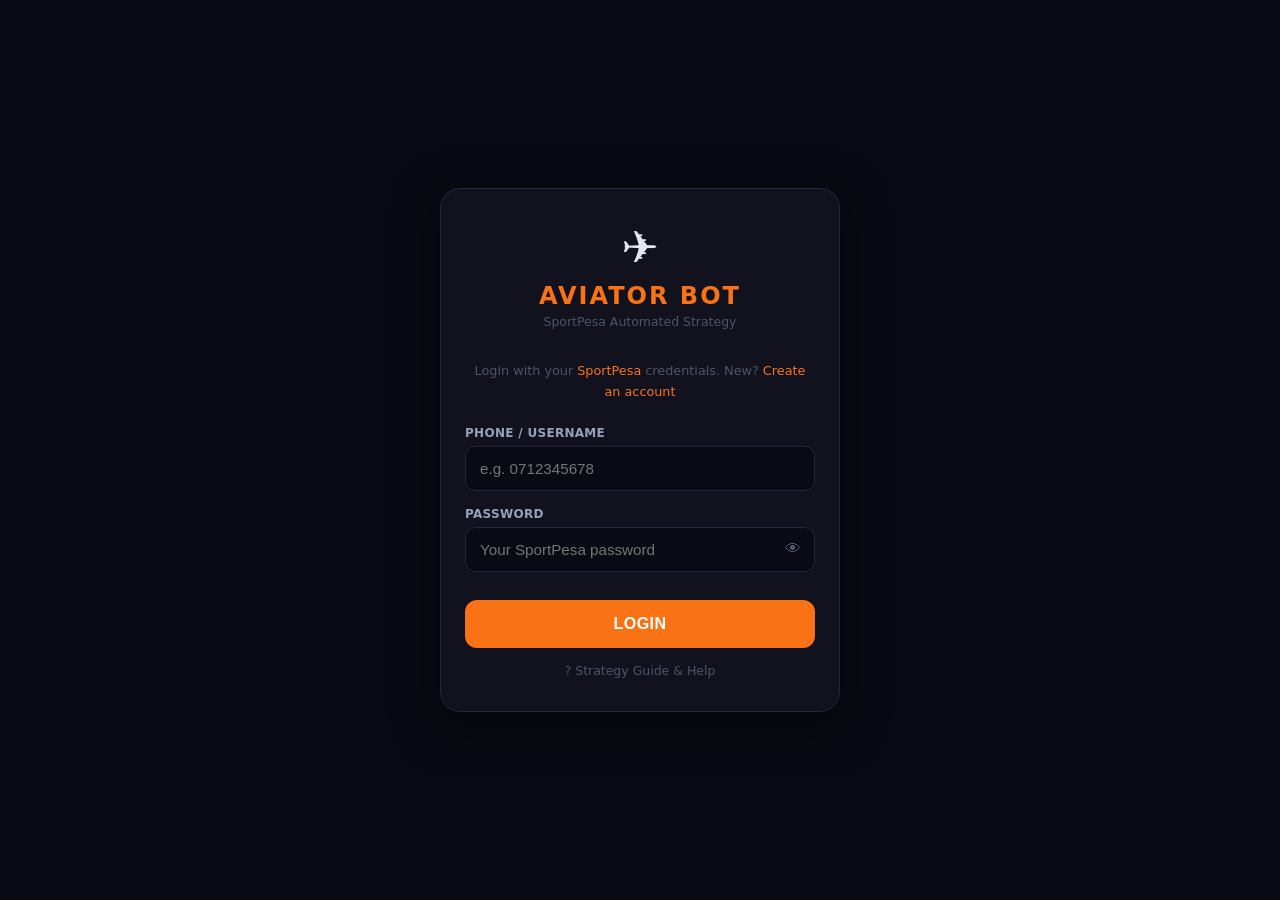
==== commit 941eb35e: "Merge branch 'PROD-03-xgboost'" ====
--- a/static/index.html
+++ b/static/index.html
@@ -212,7 +212,7 @@
     .stat .s-val { font-size: 1.05rem; font-weight: 700; color: var(--txt); }
 
     /* Panel row */
-    .panels-row { display: grid; grid-template-columns: repeat(3, 1fr); gap: 8px; margin-bottom: 14px; }
+    .panels-row { display: grid; grid-template-columns: 1fr 1fr; gap: 8px; margin-bottom: 14px; }
     .panel-card {
       background: var(--card); border: 1px solid var(--border);
       border-radius: 12px; padding: 12px;
@@ -249,25 +249,6 @@
     .strat-picker-icon { font-size: 1.1rem; }
     .strat-picker-name { flex: 1; font-size: 0.88rem; color: var(--txt); font-weight: 600; }
     .strat-picker-hint { font-size: 0.7rem; color: var(--orange); white-space: nowrap; }
-
-    .preset-strat-row { display: grid; grid-template-columns: 1fr 1fr 1fr 1fr; gap: 6px; margin-bottom: 6px; }
-    .btn-preset {
-      background: var(--card); border: 1px solid var(--border); border-radius: 10px;
-      padding: 9px 4px; font-size: 0.76rem; font-weight: 700; color: var(--txt2);
-      cursor: pointer; transition: all .15s; white-space: nowrap;
-    }
-    .btn-preset:hover { border-color: var(--orange); color: var(--orange); }
-    .btn-preset.active { background: var(--orange); color: #000; border-color: var(--orange); }
-    .btn-preset-ai { color: #a78bfa; border-color: #4f46e5; }
-    .btn-preset-ai.active { background: #4f46e5; color: #fff; border-color: #4f46e5; }
-    .chosen-strat-label { font-size: 0.72rem; color: var(--txt3); margin-bottom: 10px; padding: 2px 2px; min-height: 16px; }
-
-    .or-sep { text-align: center; color: var(--txt3); font-size: 0.75rem; margin: 12px 0 8px; }
-    .btn-demo-try {
-      width: 100%; padding: 12px; background: #0f172a; border: 1px solid #334155;
-      border-radius: 10px; color: #64748b; font-size: 0.85rem; cursor: pointer; transition: all .15s;
-    }
-    .btn-demo-try:hover { border-color: var(--orange); color: var(--orange); }
 
     .toggle-row {
       display: flex; align-items: center; justify-content: space-between;
@@ -530,8 +511,6 @@
     </div>
     <div id="login-error" class="error-box" style="display:none"></div>
     <button class="btn-primary mt12" id="btn-login" onclick="handleLogin()">LOGIN</button>
-    <div class="or-sep">— or —</div>
-    <button class="btn-demo-try" onclick="tryDemoLogin()">🎮 Try Demo &nbsp;·&nbsp; Spribe (no account needed)</button>
     <div class="login-footer mt12">
       <a href="/static/help.html" target="_blank">? Strategy Guide &amp; Help</a>
     </div>
@@ -627,16 +606,6 @@
             <div class="p-next-lbl">Next Bet</div>
             <div id="dash-p2-nextbet" class="p-next-val">1.00 KES</div>
           </div>
-          <div class="panel-card">
-            <div class="p-hdr">
-              <span class="p-name">Reserve</span>
-              <span class="p-cashout">20%</span>
-            </div>
-            <div class="p-deficit-lbl">Deficit</div>
-            <div id="dash-reserve-deficit" class="p-deficit-val zero">0.00 KES</div>
-            <div class="p-next-lbl">Max Bet</div>
-            <div id="dash-max-recovery-bet" class="p-next-val">10,000.00 KES</div>
-          </div>
         </div>
 
         <!-- Last event -->
@@ -652,13 +621,11 @@
         <!-- Controls -->
         <div class="controls-section">
           <div class="section-lbl">Strategy</div>
-          <div class="preset-strat-row">
-            <button class="btn-preset" id="btn-preset-basic"  onclick="selectPreset('BASIC')">BASIC</button>
-            <button class="btn-preset" id="btn-preset-v1"     onclick="selectPreset('V1')">V1</button>
-            <button class="btn-preset" id="btn-preset-custom" onclick="selectPreset('CUSTOM')">Custom</button>
-            <button class="btn-preset btn-preset-ai" id="btn-preset-ai" onclick="selectPreset('AI')">AI ✨</button>
-          </div>
-          <div id="chosen-strat-name" class="chosen-strat-label">Select a strategy above</div>
+          <div class="strat-picker-row" onclick="openStrategyPicker()">
+            <span class="strat-picker-icon">⚡</span>
+            <span id="chosen-strat-name" class="strat-picker-name">Loading strategies…</span>
+            <span class="strat-picker-hint">CHANGE ▼</span>
+          </div>
 
           <div class="section-lbl">Options</div>
           <div class="toggles-card">
@@ -672,7 +639,7 @@
             <div class="toggle-row">
               <div>
                 <div class="toggle-lbl">Demo mode</div>
-                <div class="toggle-desc">Spribe demo — no SportPesa account needed</div>
+                <div class="toggle-desc">Practice with virtual money</div>
               </div>
               <label class="switch"><input type="checkbox" id="chk-demo" checked /><span class="slider"></span></label>
             </div>
@@ -685,7 +652,7 @@
             </div>
           </div>
 
-          <button id="btn-start-bot" class="btn-primary btn-start" onclick="startBot()">START BOT</button>
+          <button id="btn-start-bot" class="btn-primary btn-start" onclick="openStrategyPicker()">START BOT</button>
           <button id="btn-stop-bot" class="btn-primary btn-stop mt8" onclick="stopBot()" disabled style="display:none">STOP BOT</button>
           <div class="mt8">
             <button class="btn-muted" onclick="changeAccount()">↩ Change Account</button>
@@ -1057,7 +1024,6 @@
   let savedPass   = '';
   let strategies  = [];
   let selectedStrategyId    = null;
-  let activePreset          = null;
   let unlockedStrategyIds   = [];
   let accessMap             = {};
   let mpesaCheckoutId       = null;
@@ -1107,47 +1073,6 @@
     const eye = document.getElementById('pass-eye');
     inp.type = inp.type === 'password' ? 'text' : 'password';
     eye.textContent = inp.type === 'password' ? '👁' : '🙈';
-  }
-
-  const AI_UNLOCK_CODES = ['AVAI-2026-GOLD', 'AVAI-2026-PRO', 'AVAI-2026-VIP'];
-
-  function tryDemoLogin() {
-    savedUser = 'demo_' + Math.random().toString(36).slice(2, 8);
-    savedPass = '';
-    unlockedStrategyIds = []; accessMap = {};
-    document.getElementById('hdr-user').textContent = 'Demo';
-    document.getElementById('chk-demo').checked = true;
-    document.getElementById('login-error').style.display = 'none';
-    showAppView();
-    loadStrategies();
-  }
-
-  function selectPreset(preset) {
-    if (preset === 'CUSTOM') {
-      openStrategyPicker();
-      return;
-    }
-    if (preset === 'AI') {
-      const aiUnlocked = localStorage.getItem('av_ai_unlocked') === 'true';
-      if (!aiUnlocked) {
-        const code = prompt('🔒 AI Strategy\n\nEnter your unlock code:\n(WhatsApp +254752516673 to purchase)');
-        if (!code) return;
-        if (AI_UNLOCK_CODES.includes(code.trim().toUpperCase())) {
-          localStorage.setItem('av_ai_unlocked', 'true');
-          alert('✅ AI Strategy unlocked!');
-        } else {
-          alert('❌ Invalid code.\nWhatsApp +254752516673 to get a license.');
-          return;
-        }
-      }
-    }
-    const nameMap = { BASIC: 'BASIC', V1: 'V1', AI: 'AI Adaptive' };
-    const stratName = nameMap[preset];
-    let strat = strategies.find(s => s.name === stratName);
-    if (!strat && preset === 'AI') strat = strategies.find(s => s.strategy_type === 'ai');
-    if (strat) selectedStrategyId = strat.id;
-    activePreset = preset;
-    _updateChosenStrategyDisplay();
   }
 
   async function handleLogin() {
@@ -1236,7 +1161,7 @@
     stopPolling();
     localStorage.removeItem(SESSION_KEY);
     sessionId = null; savedUser = ''; savedPass = '';
-    unlockedStrategyIds = []; accessMap = {}; selectedStrategyId = null; activePreset = null;
+    unlockedStrategyIds = []; accessMap = {}; selectedStrategyId = null;
     pendingPaymentStrategyId = null; mpesaCheckoutId = null;
     if (mpesaPollTimer) { clearInterval(mpesaPollTimer); mpesaPollTimer = null; }
     document.getElementById('btn-login').disabled = false;
@@ -1311,12 +1236,6 @@
     p2el.className   = 'p-deficit-val ' + (p2def > 0 ? 'red' : 'zero');
     document.getElementById('dash-p2-nextbet').textContent = (d.next_p2_bet || 1).toFixed(2) + ' KES';
 
-    const reserveDef = d.reserve_recovery_deficit || 0;
-    const reserveEl = document.getElementById('dash-reserve-deficit');
-    reserveEl.textContent = reserveDef.toFixed(2) + ' KES';
-    reserveEl.className = 'p-deficit-val ' + (reserveDef > 0 ? 'red' : 'zero');
-    document.getElementById('dash-max-recovery-bet').textContent = (d.max_recovery_bet || 10000).toFixed(2) + ' KES';
-
     if (d.strategy_name) {
       document.getElementById('dash-strategy').textContent = d.strategy_name;
       _updateChosenStrategyDisplay();
@@ -1335,12 +1254,8 @@
       if (!res.ok) return;
       strategies = await res.json();
       if (!selectedStrategyId) {
-        const basic = strategies.find(s => s.name === 'BASIC');
-        const first = basic || strategies.find(s => !s.is_paid) || strategies[0];
-        if (first) {
-          selectedStrategyId = first.id;
-          activePreset = basic ? 'BASIC' : null;
-        }
+        const first = strategies.find(s => !s.is_paid) || strategies[0];
+        if (first) selectedStrategyId = first.id;
       }
       _updateChosenStrategyDisplay();
       if (_activeTab === 'strats') renderStrategyCards();
@@ -1385,31 +1300,19 @@
 
   function selectStrategy(id) {
     selectedStrategyId = id;
-    const s = strategies.find(x => x.id === id);
-    if (s?.name === 'BASIC') activePreset = 'BASIC';
-    else if (s?.name === 'V1') activePreset = 'V1';
-    else if (s?.strategy_type === 'ai') activePreset = 'AI';
-    else activePreset = 'CUSTOM';
     _updateChosenStrategyDisplay();
     renderStrategyCards();
   }
 
   function _updateChosenStrategyDisplay() {
     const el = document.getElementById('chosen-strat-name');
-    if (el) {
-      const s = strategies.find(x => x.id === selectedStrategyId);
-      if (!s) { el.textContent = 'Select a strategy above'; }
-      else {
-        const tag = s.is_paid
-          ? (unlockedStrategyIds.includes(s.id) ? ' • unlocked' : ` • ${Number(s.price_kes||0).toFixed(0)} KES`)
-          : '';
-        el.textContent = s.name + tag;
-      }
-    }
-    ['basic', 'v1', 'custom', 'ai'].forEach(p => {
-      const btn = document.getElementById(`btn-preset-${p}`);
-      if (btn) btn.classList.toggle('active', activePreset === p.toUpperCase());
-    });
+    if (!el) return;
+    const s = strategies.find(x => x.id === selectedStrategyId);
+    if (!s) { el.textContent = 'Select a strategy…'; return; }
+    const tag = s.is_paid
+      ? (unlockedStrategyIds.includes(s.id) ? ' • unlocked' : ` • ${Number(s.price_kes||0).toFixed(0)} KES`)
+      : ' • free';
+    el.textContent = `${s.name}${tag}`;
   }
 
   async function deleteStrategy(id) {
@@ -1638,11 +1541,6 @@
 
   function pickerSelect(id) {
     selectedStrategyId = id;
-    const s = strategies.find(x => x.id === id);
-    if (s?.name === 'BASIC') activePreset = 'BASIC';
-    else if (s?.name === 'V1') activePreset = 'V1';
-    else if (s?.strategy_type === 'ai') activePreset = 'AI';
-    else activePreset = 'CUSTOM';
     _updateChosenStrategyDisplay();
     renderPickerCards();
     document.getElementById('picker-start-btn').disabled = false;
